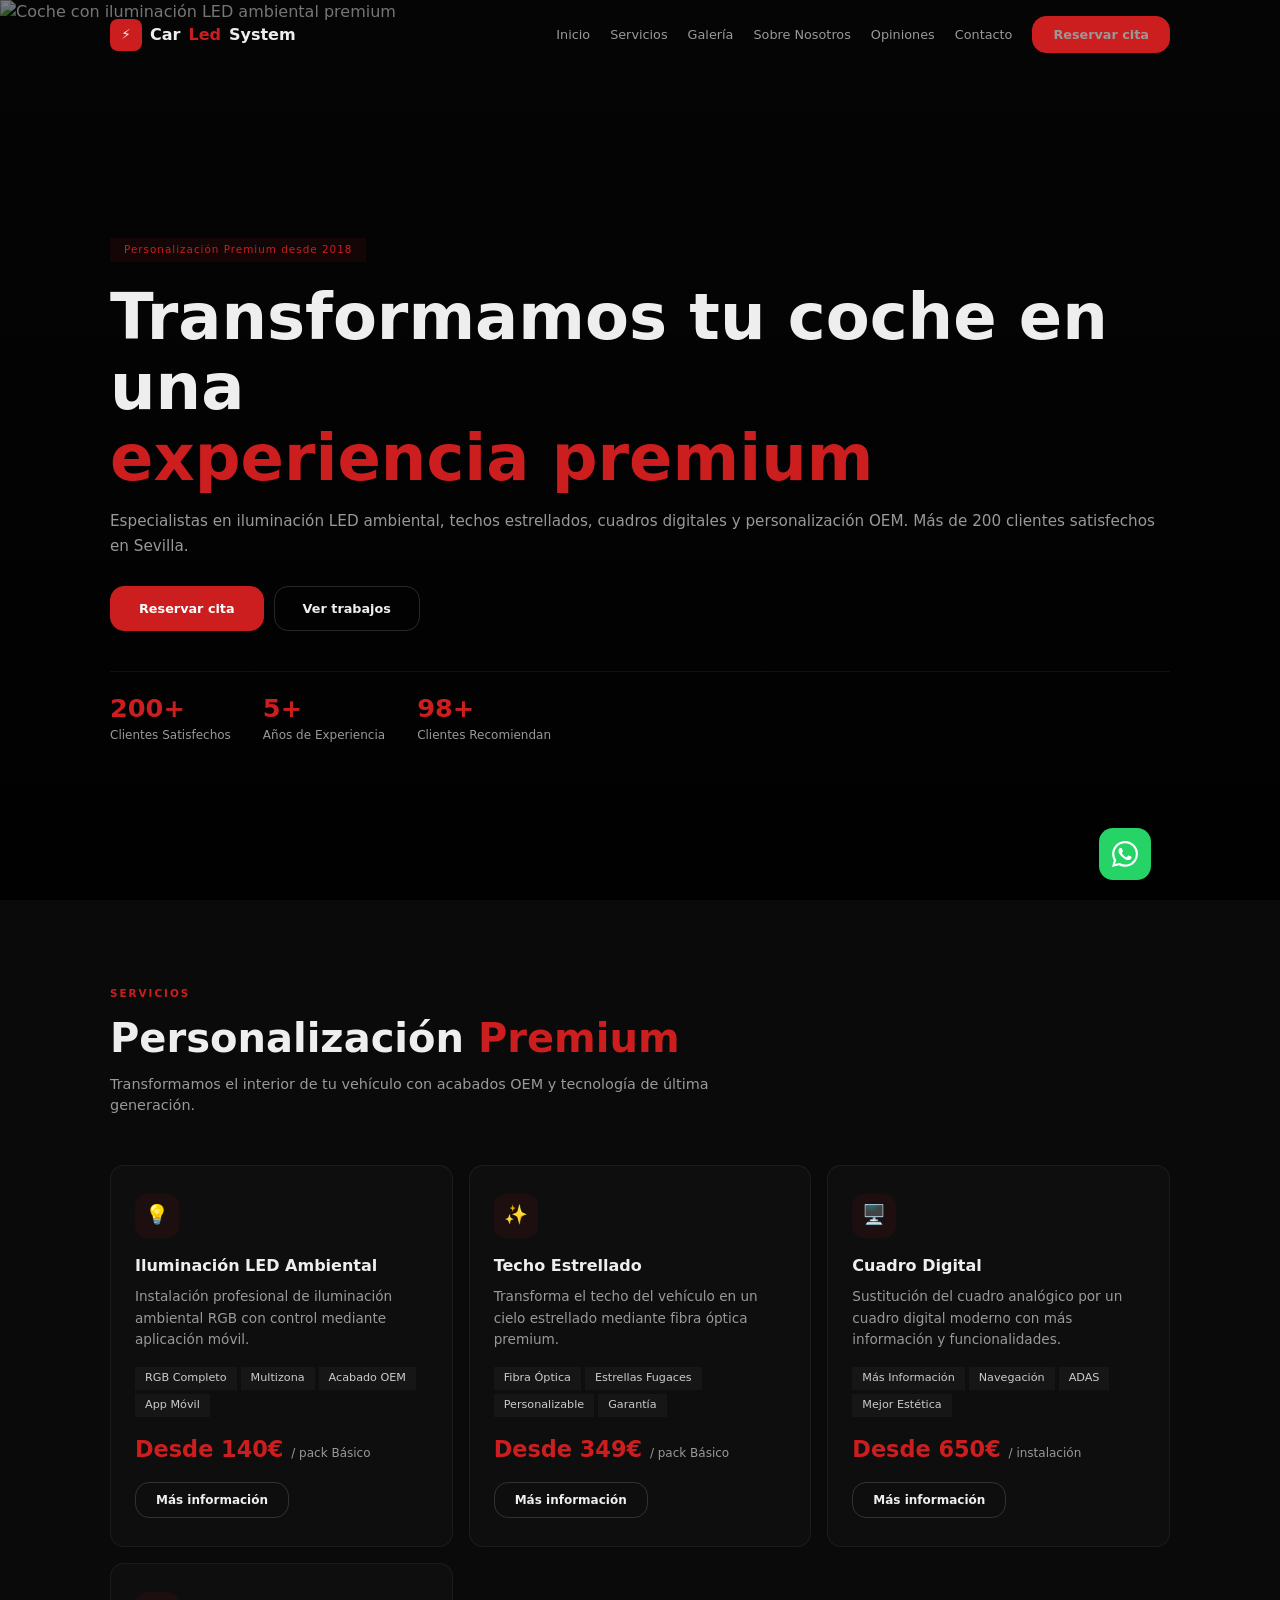
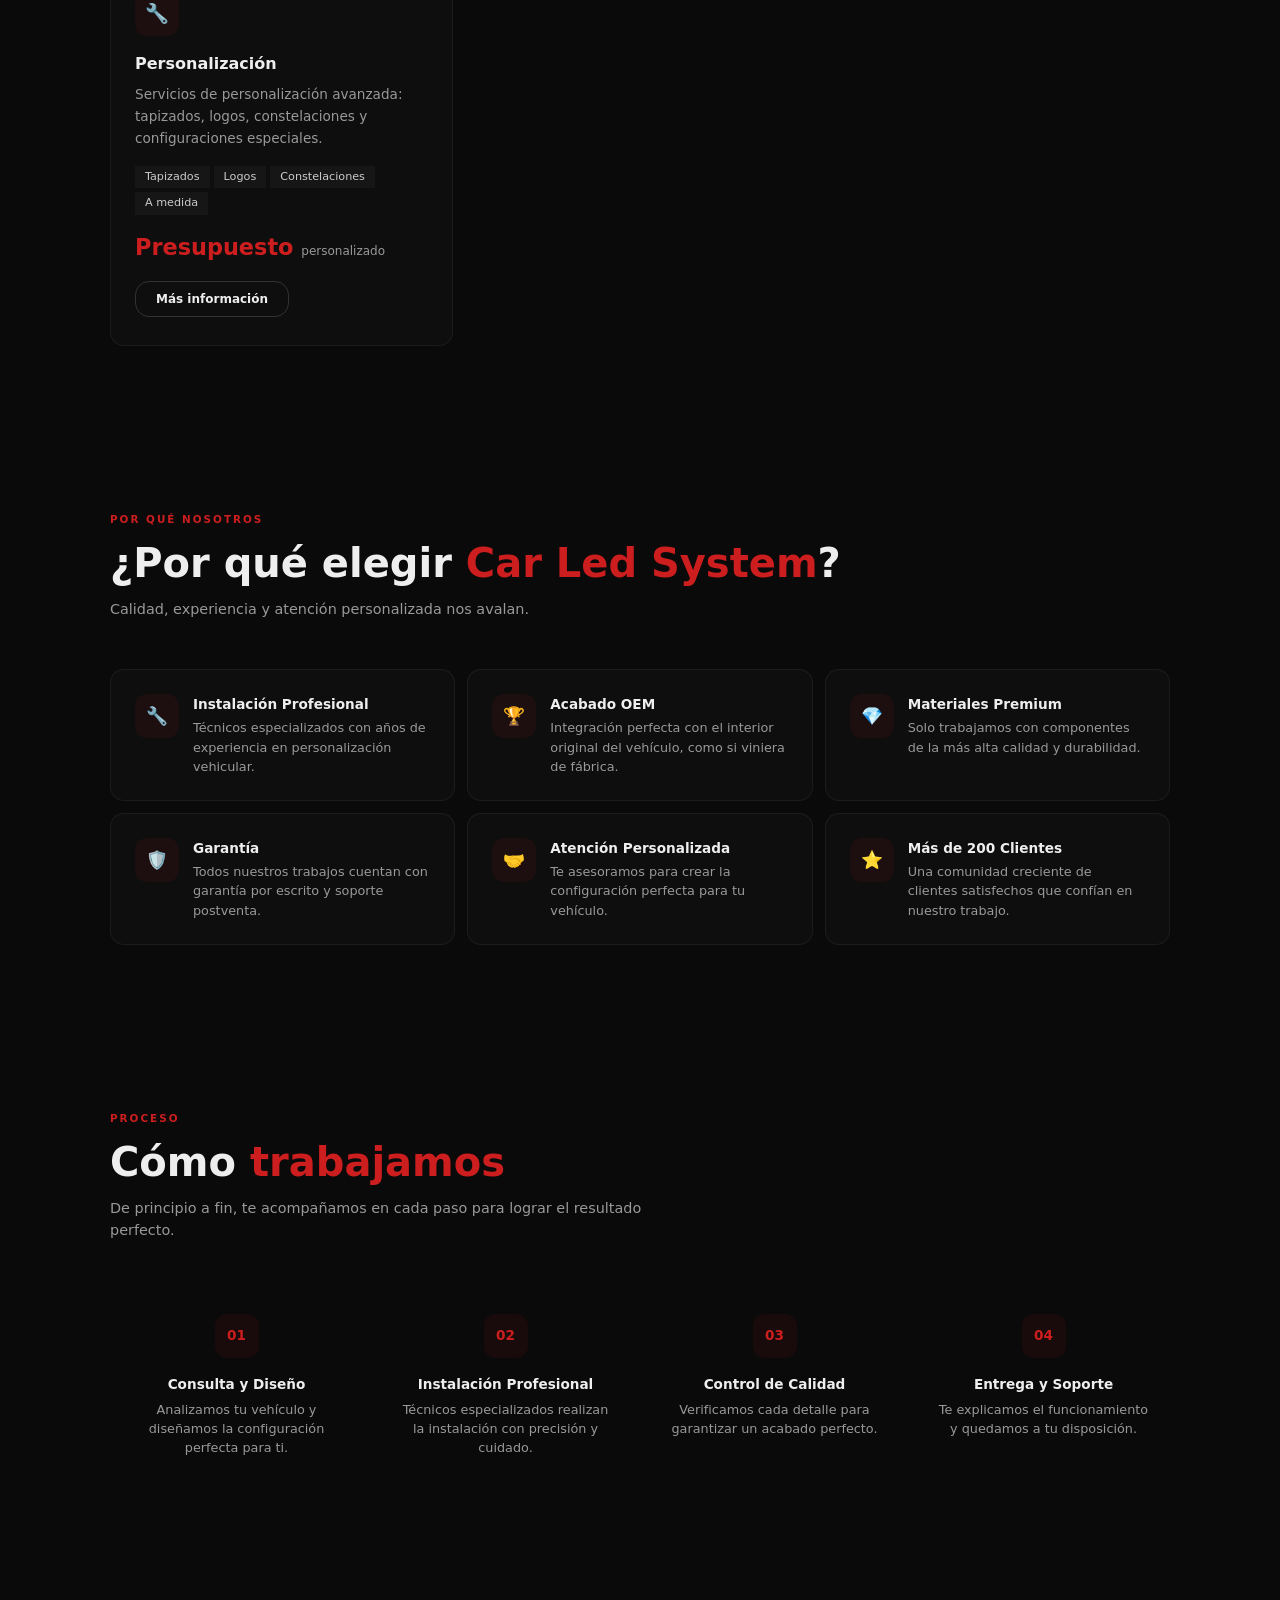
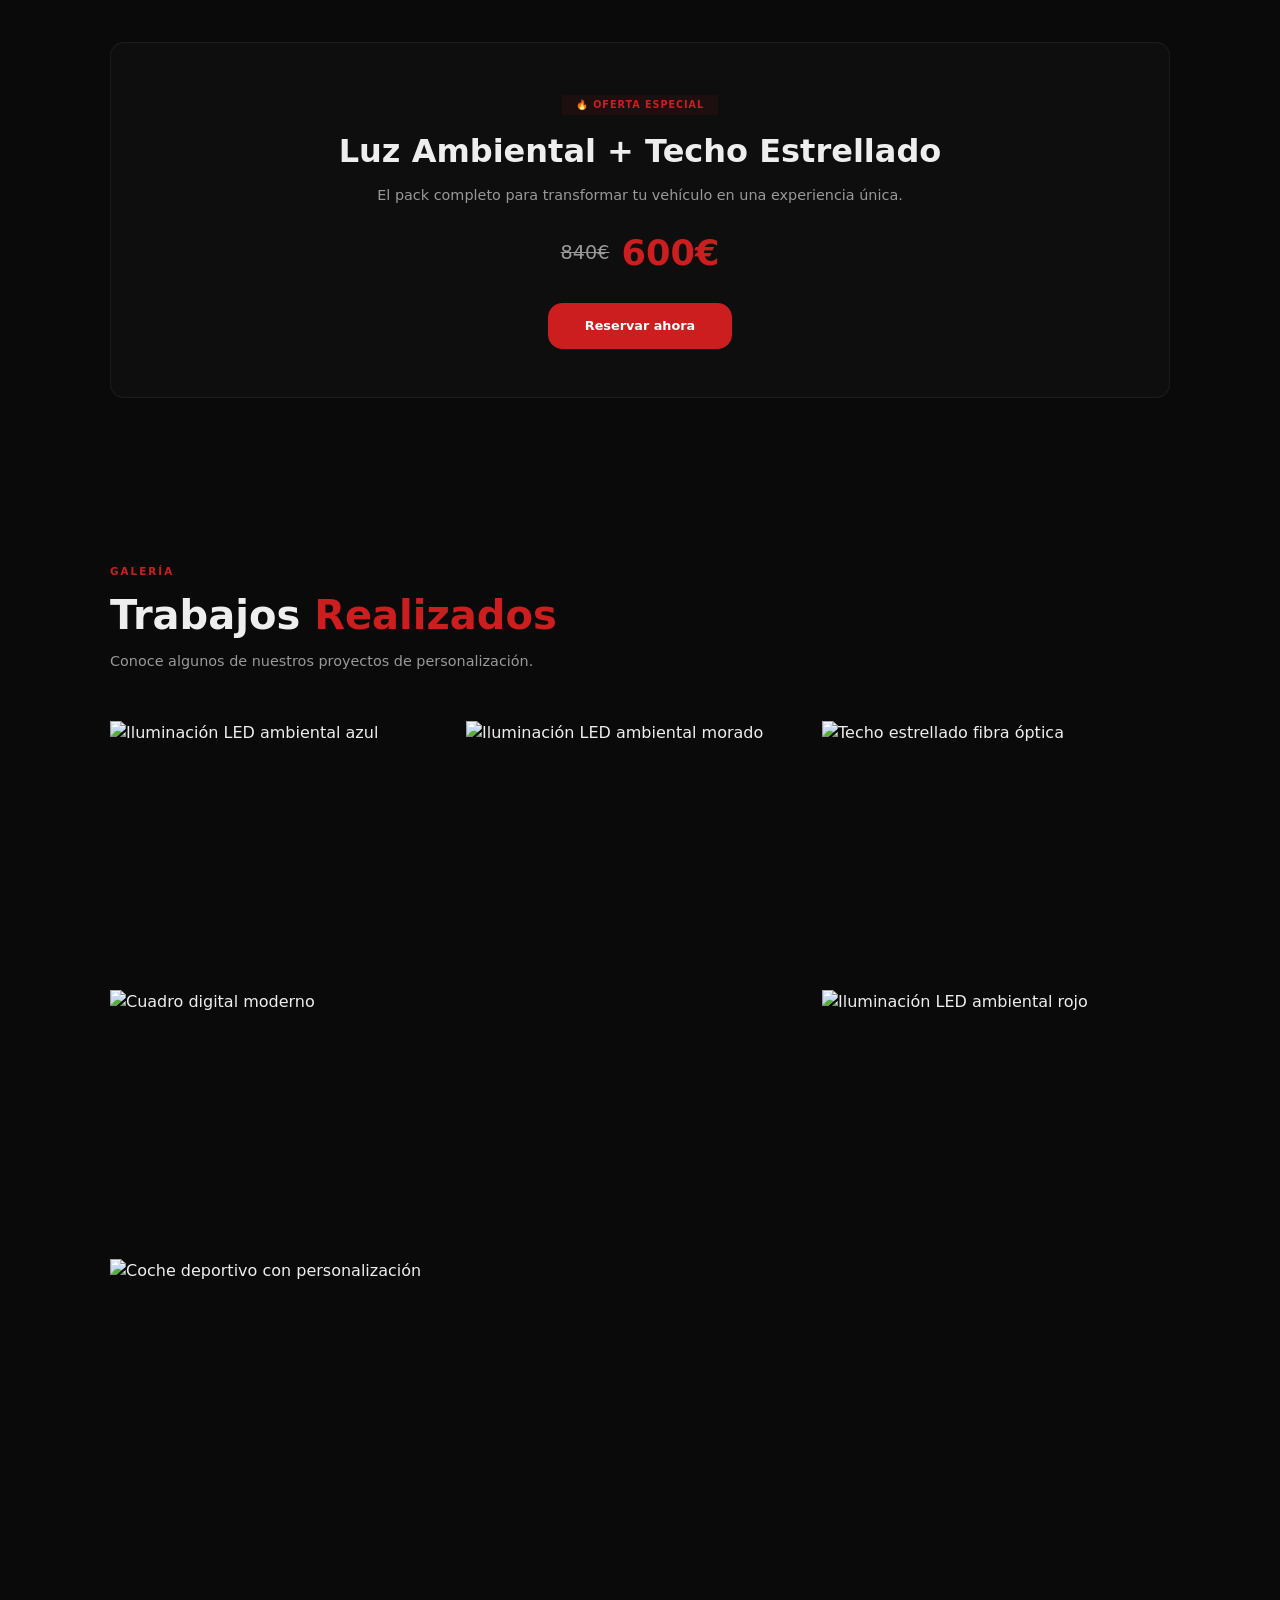
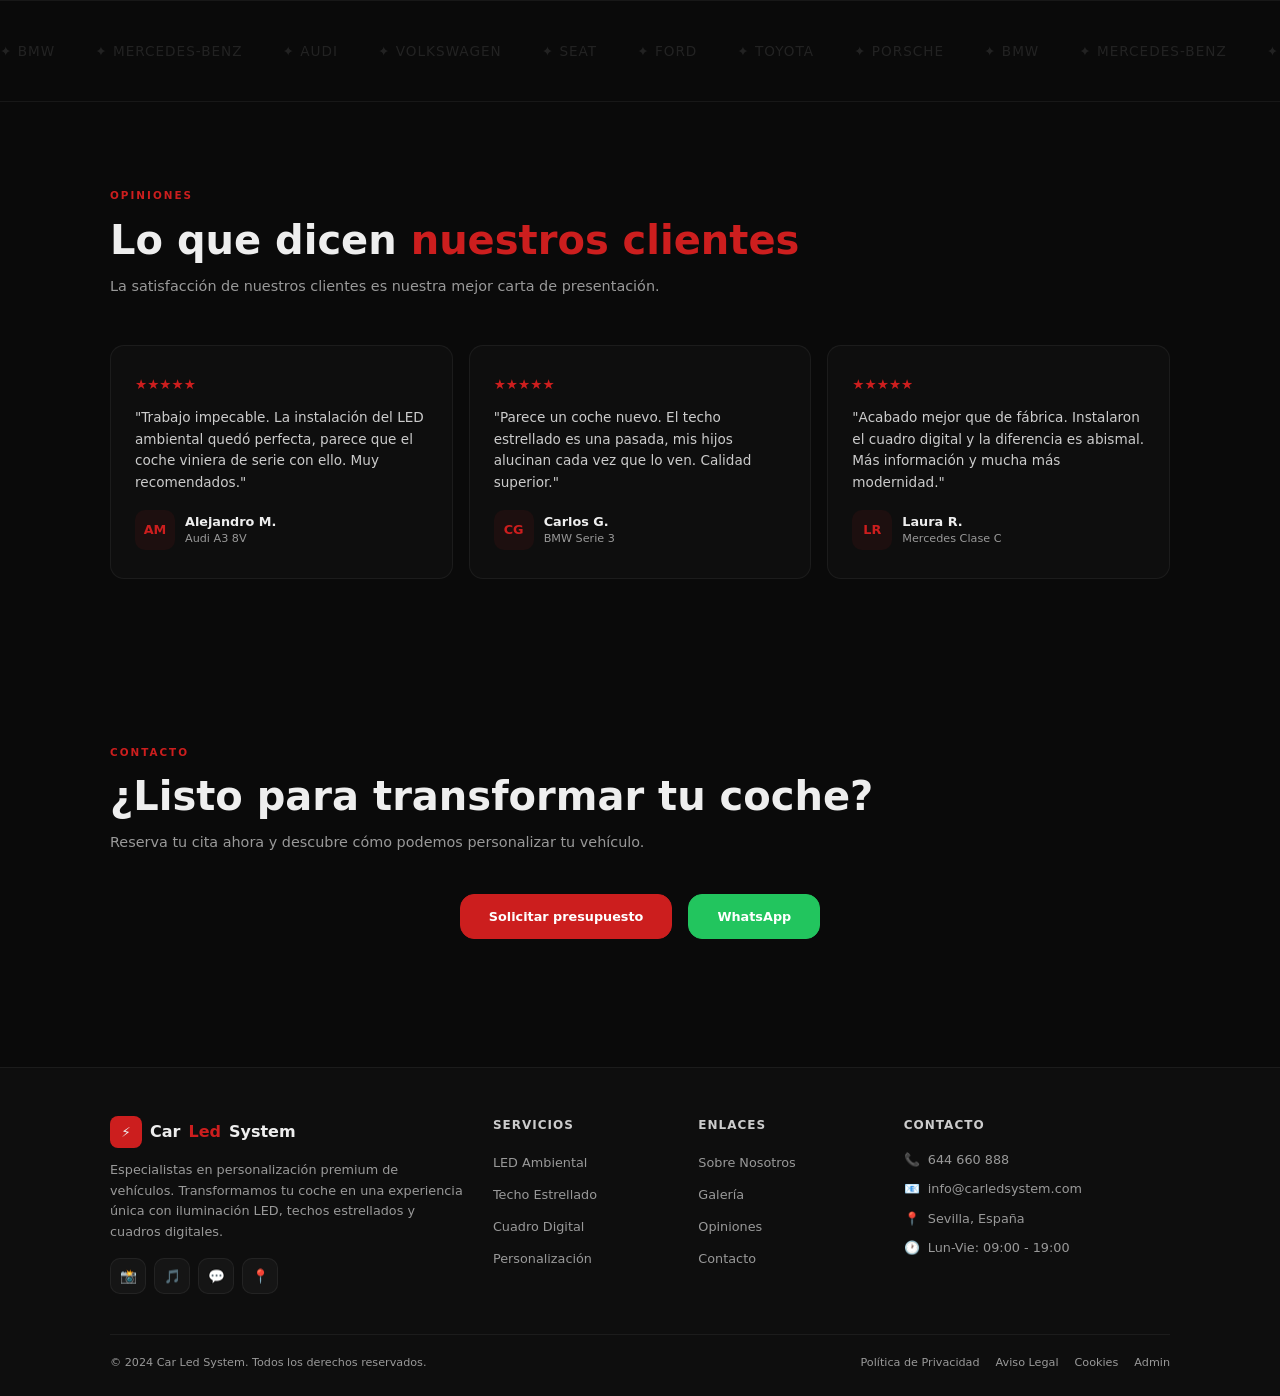
==== index.html @ 14c1cd84 "Initial commit" ====
<!DOCTYPE html>
<html lang="es">
<head>
  <meta charset="UTF-8">
  <meta name="viewport" content="width=device-width, initial-scale=1.0">
  <title>Car Led System - Personalización Premium de Vehículos</title>
  <meta name="description" content="Transformamos tu coche en una experiencia premium. Especialistas en iluminación LED ambiental, techos estrellados, cuadros digitales y personalización OEM en Sevilla.">
  <meta name="keywords" content="iluminación LED coche, techo estrellado, cuadro digital, personalización vehículos, LED ambiental, Sevilla">
  <meta name="robots" content="index, follow">
  <meta property="og:title" content="Car Led System - Personalización Premium de Vehículos">
  <meta property="og:description" content="Transformamos tu coche en una experiencia premium con iluminación LED ambiental, techos estrellados y cuadros digitales.">
  <meta property="og:type" content="website">
  <meta property="og:url" content="https://carledsystem.com">
  <meta name="twitter:card" content="summary_large_image">
  <link rel="canonical" href="https://carledsystem.com">
  <link rel="preconnect" href="https://fonts.googleapis.com">
  <link rel="preconnect" href="https://fonts.gstatic.com" crossorigin>
  <link href="https://fonts.googleapis.com/css2?family=Montserrat:wght@300;400;500;600;700;800;900&display=swap" rel="stylesheet">
  <link rel="stylesheet" href="css/style.css">
  <link rel="icon" type="image/svg+xml" href="data:image/svg+xml,%3Csvg xmlns='http://www.w3.org/2000/svg' viewBox='0 0 100 100'%3E%3Crect width='100' height='100' rx='20' fill='%23E30613'/%3E%3Ctext x='50' y='68' text-anchor='middle' fill='white' font-size='50' font-weight='bold' font-family='Arial'%3EC%3C/text%3E%3C/svg%3E">
  <script type="application/ld+json">
  {
    "@context": "https://schema.org",
    "@type": "AutoRepair",
    "name": "Car Led System",
    "image": "https://carledsystem.com/img/hero-bg.jpg",
    "url": "https://carledsystem.com",
    "telephone": "+34644660888",
    "email": "info@carledsystem.com",
    "address": {
      "@type": "PostalAddress",
      "addressLocality": "Sevilla",
      "addressCountry": "ES"
    },
    "priceRange": "140€ - 750€",
    "description": "Especialistas en iluminación LED ambiental, techos estrellados, cuadros digitales y personalización OEM.",
    "openingHours": "Mo-Fr 09:00-19:00",
    "sameAs": [
      "https://www.instagram.com/carledsystem",
      "https://www.tiktok.com/@carledsystem",
      "https://wa.me/34644660888"
    ]
  }
  </script>
</head>
<body>

  <!-- NAVIGATION -->
  <nav class="nav" role="navigation" aria-label="Navegación principal">
    <div class="container">
      <a href="index.html" class="nav-logo">
        <div class="nav-logo-icon">⚡</div>
        Car <span>Led</span> System
      </a>
      <div class="nav-links">
        <a href="index.html" class="active">Inicio</a>
        <a href="servicios.html">Servicios</a>
        <a href="galeria.html">Galería</a>
        <a href="nosotros.html">Sobre Nosotros</a>
        <a href="opiniones.html">Opiniones</a>
        <a href="contacto.html">Contacto</a>
        <a href="contacto.html" class="btn btn-primary btn-sm">Reservar cita</a>
      </div>
      <div class="nav-hamburger" role="button" tabindex="0" aria-label="Abrir menú">
        <span></span><span></span><span></span>
      </div>
    </div>
  </nav>

  <!-- HERO -->
  <section class="hero" id="inicio">
    <div class="hero-bg">
      <picture>
        <source media="(max-width: 768px)" srcset="https://images.unsplash.com/photo-1549399542-7e3f8b79c341?w=600&q=80">
        <img src="https://images.unsplash.com/photo-1549399542-7e3f8b79c341?w=1920&q=85" alt="Coche con iluminación LED ambiental premium" loading="eager">
      </picture>
    </div>
    <div class="hero-overlay"></div>
    <div class="container">
      <div class="hero-content">
        <div class="hero-badge">
          Personalización Premium desde 2018
        </div>
        <h1 class="hero-title">
          Transformamos tu coche en una<br>
          <span class="highlight">experiencia premium</span>
        </h1>
        <p class="hero-subtitle">
          Especialistas en iluminación LED ambiental, techos estrellados, cuadros digitales y personalización OEM. Más de 200 clientes satisfechos en Sevilla.
        </p>
        <div class="hero-buttons">
          <a href="contacto.html" class="btn btn-primary">Reservar cita</a>
          <a href="galeria.html" class="btn btn-outline">Ver trabajos</a>
        </div>
        <div class="hero-stats">
          <div>
            <div class="hero-stat-number counter-number" data-target="200">0+</div>
            <div class="hero-stat-label">Clientes Satisfechos</div>
          </div>
          <div>
            <div class="hero-stat-number counter-number" data-target="5">0+</div>
            <div class="hero-stat-label">Años de Experiencia</div>
          </div>
          <div>
            <div class="hero-stat-number counter-number" data-target="98">0%</div>
            <div class="hero-stat-label">Clientes Recomiendan</div>
          </div>
        </div>
      </div>
    </div>
  </section>

  <!-- SERVICIOS -->
  <section class="section" id="servicios">
    <div class="container">
      <div class="section-header fade-in">
        <span class="section-tag">Servicios</span>
        <h2 class="section-title">Personalización <span class="text-gradient">Premium</span></h2>
        <p class="section-subtitle">Transformamos el interior de tu vehículo con acabados OEM y tecnología de última generación.</p>
      </div>
      <div class="services-grid">
        <div class="service-card fade-in" data-delay="0">
          <div class="service-card-icon">💡</div>
          <h3>Iluminación LED Ambiental</h3>
          <p>Instalación profesional de iluminación ambiental RGB con control mediante aplicación móvil.</p>
          <div class="service-card-features">
            <span>RGB Completo</span>
            <span>Multizona</span>
            <span>Acabado OEM</span>
            <span>App Móvil</span>
          </div>
          <div class="service-card-price">Desde 140€ <small>/ pack Básico</small></div>
          <a href="servicios.html#led" class="btn btn-outline btn-sm">Más información</a>
        </div>
        <div class="service-card fade-in" data-delay="80">
          <div class="service-card-icon">✨</div>
          <h3>Techo Estrellado</h3>
          <p>Transforma el techo del vehículo en un cielo estrellado mediante fibra óptica premium.</p>
          <div class="service-card-features">
            <span>Fibra Óptica</span>
            <span>Estrellas Fugaces</span>
            <span>Personalizable</span>
            <span>Garantía</span>
          </div>
          <div class="service-card-price">Desde 349€ <small>/ pack Básico</small></div>
          <a href="servicios.html#techo" class="btn btn-outline btn-sm">Más información</a>
        </div>
        <div class="service-card fade-in" data-delay="160">
          <div class="service-card-icon">🖥️</div>
          <h3>Cuadro Digital</h3>
          <p>Sustitución del cuadro analógico por un cuadro digital moderno con más información y funcionalidades.</p>
          <div class="service-card-features">
            <span>Más Información</span>
            <span>Navegación</span>
            <span>ADAS</span>
            <span>Mejor Estética</span>
          </div>
          <div class="service-card-price">Desde 650€ <small>/ instalación</small></div>
          <a href="servicios.html#cuadro" class="btn btn-outline btn-sm">Más información</a>
        </div>
        <div class="service-card fade-in" data-delay="240">
          <div class="service-card-icon">🔧</div>
          <h3>Personalización</h3>
          <p>Servicios de personalización avanzada: tapizados, logos, constelaciones y configuraciones especiales.</p>
          <div class="service-card-features">
            <span>Tapizados</span>
            <span>Logos</span>
            <span>Constelaciones</span>
            <span>A medida</span>
          </div>
          <div class="service-card-price">Presupuesto <small>personalizado</small></div>
          <a href="servicios.html#personalizacion" class="btn btn-outline btn-sm">Más información</a>
        </div>
      </div>
    </div>
  </section>

  <!-- POR QUÉ ELEGIRNOS -->
  <section class="section">
    <div class="container">
      <div class="section-header fade-in">
        <span class="section-tag">Por qué nosotros</span>
        <h2 class="section-title">¿Por qué elegir <span class="text-gradient">Car Led System</span>?</h2>
        <p class="section-subtitle">Calidad, experiencia y atención personalizada nos avalan.</p>
      </div>
      <div class="why-grid">
        <div class="why-card fade-in" data-delay="0">
          <div class="why-card-icon">🔧</div>
          <div>
            <h4>Instalación Profesional</h4>
            <p>Técnicos especializados con años de experiencia en personalización vehicular.</p>
          </div>
        </div>
        <div class="why-card fade-in" data-delay="60">
          <div class="why-card-icon">🏆</div>
          <div>
            <h4>Acabado OEM</h4>
            <p>Integración perfecta con el interior original del vehículo, como si viniera de fábrica.</p>
          </div>
        </div>
        <div class="why-card fade-in" data-delay="120">
          <div class="why-card-icon">💎</div>
          <div>
            <h4>Materiales Premium</h4>
            <p>Solo trabajamos con componentes de la más alta calidad y durabilidad.</p>
          </div>
        </div>
        <div class="why-card fade-in" data-delay="180">
          <div class="why-card-icon">🛡️</div>
          <div>
            <h4>Garantía</h4>
            <p>Todos nuestros trabajos cuentan con garantía por escrito y soporte postventa.</p>
          </div>
        </div>
        <div class="why-card fade-in" data-delay="240">
          <div class="why-card-icon">🤝</div>
          <div>
            <h4>Atención Personalizada</h4>
            <p>Te asesoramos para crear la configuración perfecta para tu vehículo.</p>
          </div>
        </div>
        <div class="why-card fade-in" data-delay="300">
          <div class="why-card-icon">⭐</div>
          <div>
            <h4>Más de 200 Clientes</h4>
            <p>Una comunidad creciente de clientes satisfechos que confían en nuestro trabajo.</p>
          </div>
        </div>
      </div>
    </div>
  </section>

  <!-- PROCESO -->
  <section class="section">
    <div class="container">
      <div class="section-header fade-in">
        <span class="section-tag">Proceso</span>
        <h2 class="section-title">Cómo <span class="text-gradient">trabajamos</span></h2>
        <p class="section-subtitle">De principio a fin, te acompañamos en cada paso para lograr el resultado perfecto.</p>
      </div>
      <div class="process-grid">
        <div class="process-step fade-in" data-delay="0">
          <div class="process-number">01</div>
          <h4>Consulta y Diseño</h4>
          <p>Analizamos tu vehículo y diseñamos la configuración perfecta para ti.</p>
        </div>
        <div class="process-step fade-in" data-delay="100">
          <div class="process-number">02</div>
          <h4>Instalación Profesional</h4>
          <p>Técnicos especializados realizan la instalación con precisión y cuidado.</p>
        </div>
        <div class="process-step fade-in" data-delay="200">
          <div class="process-number">03</div>
          <h4>Control de Calidad</h4>
          <p>Verificamos cada detalle para garantizar un acabado perfecto.</p>
        </div>
        <div class="process-step fade-in" data-delay="300">
          <div class="process-number">04</div>
          <h4>Entrega y Soporte</h4>
          <p>Te explicamos el funcionamiento y quedamos a tu disposición.</p>
        </div>
      </div>
    </div>
  </section>

  <!-- OFERTA ESPECIAL -->
  <section class="section">
    <div class="container">
      <div class="offer-banner fade-in">
        <div class="offer-banner-content">
          <div class="offer-badge">🔥 Oferta Especial</div>
          <h2 class="offer-title">Luz Ambiental + Techo Estrellado</h2>
          <p class="offer-text">El pack completo para transformar tu vehículo en una experiencia única.</p>
          <div class="offer-prices">
            <span class="offer-price-old">840€</span>
            <span class="offer-price-new">600€</span>
          </div>
          <div class="offer-cta">
            <a href="contacto.html" class="btn btn-primary">Reservar ahora</a>
          </div>
        </div>
      </div>
    </div>
  </section>

  <!-- GALERÍA DESTACADA -->
  <section class="section">
    <div class="container">
      <div class="section-header fade-in">
        <span class="section-tag">Galería</span>
        <h2 class="section-title">Trabajos <span class="text-gradient">Realizados</span></h2>
        <p class="section-subtitle">Conoce algunos de nuestros proyectos de personalización.</p>
      </div>
      <div class="gallery-grid">
        <div class="gallery-item fade-in" data-category="led" data-delay="0">
          <img src="https://images.unsplash.com/photo-1583121274602-3e2820c69888?w=600&q=80" alt="Iluminación LED ambiental azul" loading="lazy">
          <div class="gallery-overlay">
            <div class="btn-icon">🔍</div>
            <span>LED Ambiental Azul</span>
          </div>
        </div>
        <div class="gallery-item fade-in" data-category="led" data-delay="80">
          <img src="https://images.unsplash.com/photo-1549399542-7e3f8b79c341?w=600&q=80" alt="Iluminación LED ambiental morado" loading="lazy">
          <div class="gallery-overlay">
            <div class="btn-icon">🔍</div>
            <span>LED Ambiental Morado</span>
          </div>
        </div>
        <div class="gallery-item fade-in" data-category="techo" data-delay="160">
          <img src="https://images.unsplash.com/photo-1511919884226-fd3cad34687c?w=600&q=80" alt="Techo estrellado fibra óptica" loading="lazy">
          <div class="gallery-overlay">
            <div class="btn-icon">🔍</div>
            <span>Techo Estrellado</span>
          </div>
        </div>
        <div class="gallery-item fade-in" data-category="cuadro" data-delay="240">
          <img src="https://images.unsplash.com/photo-1617469767053-d3b523a0b982?w=600&q=80" alt="Cuadro digital moderno" loading="lazy">
          <div class="gallery-overlay">
            <div class="btn-icon">🔍</div>
            <span>Cuadro Digital</span>
          </div>
        </div>
        <div class="gallery-item fade-in" data-category="led" data-delay="320">
          <img src="https://images.unsplash.com/photo-1552519507-da3b142c6e08?w=600&q=80" alt="Iluminación LED ambiental rojo" loading="lazy">
          <div class="gallery-overlay">
            <div class="btn-icon">🔍</div>
            <span>LED Ambiental Rojo</span>
          </div>
        </div>
        <div class="gallery-item fade-in" data-category="techo" data-delay="400">
          <img src="https://images.unsplash.com/photo-1503376780353-7e6692767b70?w=600&q=80" alt="Coche deportivo con personalización" loading="lazy">
          <div class="gallery-overlay">
            <div class="btn-icon">🔍</div>
            <span>Personalización Completa</span>
          </div>
        </div>
      </div>
    </div>
  </section>

  <!-- MARCAS -->
  <section class="brands-section">
    <div class="brands-track">
      <span class="brand-item">✦ BMW</span>
      <span class="brand-item">✦ Mercedes-Benz</span>
      <span class="brand-item">✦ Audi</span>
      <span class="brand-item">✦ Volkswagen</span>
      <span class="brand-item">✦ Seat</span>
      <span class="brand-item">✦ Ford</span>
      <span class="brand-item">✦ Toyota</span>
      <span class="brand-item">✦ Porsche</span>
      <span class="brand-item">✦ BMW</span>
      <span class="brand-item">✦ Mercedes-Benz</span>
      <span class="brand-item">✦ Audi</span>
      <span class="brand-item">✦ Volkswagen</span>
      <span class="brand-item">✦ Seat</span>
      <span class="brand-item">✦ Ford</span>
      <span class="brand-item">✦ Toyota</span>
      <span class="brand-item">✦ Porsche</span>
    </div>
  </section>

  <!-- OPINIONES -->
  <section class="section">
    <div class="container">
      <div class="section-header fade-in">
        <span class="section-tag">Opiniones</span>
        <h2 class="section-title">Lo que dicen <span class="text-gradient">nuestros clientes</span></h2>
        <p class="section-subtitle">La satisfacción de nuestros clientes es nuestra mejor carta de presentación.</p>
      </div>
      <div class="testimonials-grid">
        <div class="testimonial-card fade-in" data-delay="0">
          <div class="testimonial-stars">★★★★★</div>
          <p class="testimonial-text">"Trabajo impecable. La instalación del LED ambiental quedó perfecta, parece que el coche viniera de serie con ello. Muy recomendados."</p>
          <div class="testimonial-author">
            <div class="testimonial-avatar">AM</div>
            <div>
              <div class="testimonial-name">Alejandro M.</div>
              <div class="testimonial-car">Audi A3 8V</div>
            </div>
          </div>
        </div>
        <div class="testimonial-card fade-in" data-delay="100">
          <div class="testimonial-stars">★★★★★</div>
          <p class="testimonial-text">"Parece un coche nuevo. El techo estrellado es una pasada, mis hijos alucinan cada vez que lo ven. Calidad superior."</p>
          <div class="testimonial-author">
            <div class="testimonial-avatar">CG</div>
            <div>
              <div class="testimonial-name">Carlos G.</div>
              <div class="testimonial-car">BMW Serie 3</div>
            </div>
          </div>
        </div>
        <div class="testimonial-card fade-in" data-delay="200">
          <div class="testimonial-stars">★★★★★</div>
          <p class="testimonial-text">"Acabado mejor que de fábrica. Instalaron el cuadro digital y la diferencia es abismal. Más información y mucha más modernidad."</p>
          <div class="testimonial-author">
            <div class="testimonial-avatar">LR</div>
            <div>
              <div class="testimonial-name">Laura R.</div>
              <div class="testimonial-car">Mercedes Clase C</div>
            </div>
          </div>
        </div>
      </div>
    </div>
  </section>

  <!-- CTA FINAL -->
  <section class="section" style="padding: 80px 0;">
    <div class="container">
      <div class="section-header fade-in">
        <span class="section-tag">Contacto</span>
        <h2 class="section-title">¿Listo para transformar tu coche?</h2>
        <p class="section-subtitle">Reserva tu cita ahora y descubre cómo podemos personalizar tu vehículo.</p>
        <div style="margin-top: 40px; display: flex; gap: 16px; justify-content: center; flex-wrap: wrap;">
          <a href="contacto.html" class="btn btn-primary">Solicitar presupuesto</a>
          <a href="https://wa.me/34644660888" target="_blank" rel="noopener" class="btn btn-whatsapp">WhatsApp</a>
        </div>
      </div>
    </div>
  </section>

  <!-- FOOTER -->
  <footer class="footer" role="contentinfo">
    <div class="container">
      <div class="footer-grid">
        <div class="footer-brand">
          <a href="index.html" class="nav-logo">
            <div class="nav-logo-icon">⚡</div>
            Car <span>Led</span> System
          </a>
          <p>Especialistas en personalización premium de vehículos. Transformamos tu coche en una experiencia única con iluminación LED, techos estrellados y cuadros digitales.</p>
          <div class="footer-social">
            <a href="https://www.instagram.com/carledsystem" target="_blank" rel="noopener" aria-label="Instagram">📸</a>
            <a href="https://www.tiktok.com/@carledsystem" target="_blank" rel="noopener" aria-label="TikTok">🎵</a>
            <a href="https://wa.me/34644660888" target="_blank" rel="noopener" aria-label="WhatsApp">💬</a>
            <a href="https://maps.google.com/?q=Sevilla+Car+Led+System" target="_blank" rel="noopener" aria-label="Google Maps">📍</a>
          </div>
        </div>
        <div>
          <h4>Servicios</h4>
          <ul class="footer-links">
            <li><a href="servicios.html#led">LED Ambiental</a></li>
            <li><a href="servicios.html#techo">Techo Estrellado</a></li>
            <li><a href="servicios.html#cuadro">Cuadro Digital</a></li>
            <li><a href="servicios.html#personalizacion">Personalización</a></li>
          </ul>
        </div>
        <div>
          <h4>Enlaces</h4>
          <ul class="footer-links">
            <li><a href="nosotros.html">Sobre Nosotros</a></li>
            <li><a href="galeria.html">Galería</a></li>
            <li><a href="opiniones.html">Opiniones</a></li>
            <li><a href="contacto.html">Contacto</a></li>
          </ul>
        </div>
        <div>
          <h4>Contacto</h4>
          <ul class="footer-contact">
            <li><span>📞</span> <a href="tel:+34644660888">644 660 888</a></li>
            <li><span>📧</span> <a href="mailto:info@carledsystem.com">info@carledsystem.com</a></li>
            <li><span>📍</span> Sevilla, España</li>
            <li><span>🕐</span> Lun-Vie: 09:00 - 19:00</li>
          </ul>
        </div>
      </div>
      <div class="footer-bottom">
        <span>&copy; 2024 Car Led System. Todos los derechos reservados.</span>
        <div class="footer-bottom-links">
          <a href="#">Política de Privacidad</a>
          <a href="#">Aviso Legal</a>
          <a href="#">Cookies</a>
          <a href="admin.html">Admin</a>
        </div>
      </div>
    </div>
  </footer>

  <!-- WHATSAPP FLOAT -->
  <a href="https://wa.me/34644660888" target="_blank" rel="noopener" class="whatsapp-float" aria-label="Contactar por WhatsApp">
    <span class="whatsapp-float-icon">
      <svg viewBox="0 0 24 24" xmlns="http://www.w3.org/2000/svg"><path d="M17.472 14.382c-.297-.149-1.758-.867-2.03-.967-.273-.099-.471-.148-.67.15-.197.297-.767.966-.94 1.164-.173.199-.347.223-.644.075-.297-.15-1.255-.463-2.39-1.475-.883-.788-1.48-1.761-1.653-2.059-.173-.297-.018-.458.13-.606.134-.133.298-.347.446-.52.149-.174.198-.298.298-.497.099-.198.05-.371-.025-.52-.075-.149-.669-1.612-.916-2.207-.242-.579-.487-.5-.669-.51-.173-.008-.371-.01-.57-.01-.198 0-.52.074-.792.372-.272.297-1.04 1.016-1.04 2.479 0 1.462 1.065 2.875 1.213 3.074.149.198 2.096 3.2 5.077 4.487.709.306 1.262.489 1.694.625.712.227 1.36.195 1.871.118.571-.085 1.758-.719 2.006-1.413.248-.694.248-1.289.173-1.413-.074-.124-.272-.198-.57-.347m-5.421 7.403h-.004a9.87 9.87 0 01-5.031-1.378l-.361-.214-3.741.982.998-3.648-.235-.374a9.86 9.86 0 01-1.51-5.26c.001-5.45 4.436-9.884 9.888-9.884 2.64 0 5.122 1.03 6.988 2.898a9.825 9.825 0 012.893 6.994c-.003 5.45-4.437 9.884-9.885 9.884m8.413-18.297A11.815 11.815 0 0012.05 0C5.495 0 .16 5.335.157 11.892c0 2.096.547 4.142 1.588 5.945L.057 24l6.305-1.654a11.882 11.882 0 005.683 1.448h.005c6.554 0 11.89-5.335 11.893-11.893a11.821 11.821 0 00-3.48-8.413z"/></svg>
    </span>
    <span class="whatsapp-float-label">Escríbenos</span>
  </a>

  <!-- BACK TO TOP -->
  <button class="back-to-top" aria-label="Volver arriba">↑</button>

  <!-- LIGHTBOX -->
  <div class="lightbox" id="lightbox">
    <button class="lightbox-close" aria-label="Cerrar">✕</button>
    <button class="lightbox-nav prev" aria-label="Anterior">‹</button>
    <button class="lightbox-nav next" aria-label="Siguiente">›</button>
    <img src="> alt="Imagen ampliada">
  </div>

  <script src="js/main.js"></script>
</body>
</html>
---- css/style.css ----
/* ===== CAR LED SYSTEM ===== */
/* ===== RESET & BASE ===== */
*, *::before, *::after {
  margin: 0;
  padding: 0;
  box-sizing: border-box;
}

:root {
  --bg: #0a0a0a;
  --bg-card: #0e0e0e;
  --red: #cc1e1e;
  --red-dark: #a51818;
  --red-muted: rgba(204, 30, 30, 0.08);
  --white: #eee;
  --text: #999;
  --text-light: #ccc;
  --border: rgba(255, 255, 255, 0.06);
  --font: system-ui, -apple-system, sans-serif;
  --transition: 0.15s;
  --radius: 14px;
}

html {
  scroll-behavior: smooth;
  font-size: 16px;
}

body {
  font-family: var(--font);
  background: var(--bg);
  color: var(--white);
  line-height: 1.5;
  overflow-x: hidden;
}

a {
  text-decoration: none;
  color: inherit;
}

ul { list-style: none; }

img {
  max-width: 100%;
  height: auto;
  display: block;
}

::selection {
  background: var(--red);
  color: white;
}

.container {
  max-width: 1100px;
  margin: 0 auto;
  padding: 0 20px;
}

.section {
  padding: 80px 0;
}

.section-header {
  margin-bottom: 48px;
}

.section-tag {
  display: inline-block;
  font-size: 0.65rem;
  font-weight: 600;
  letter-spacing: 2px;
  text-transform: uppercase;
  color: var(--red);
  margin-bottom: 12px;
}

.section-title {
  font-size: clamp(1.5rem, 4vw, 2.5rem);
  font-weight: 700;
  line-height: 1.2;
  margin-bottom: 12px;
}

.section-subtitle {
  font-size: 0.9rem;
  color: var(--text);
  max-width: 600px;
}

/* ===== UTILITY ===== */
.text-gradient {
  color: var(--red);
}

/* ===== BUTTONS ===== */
.btn {
  display: inline-flex;
  align-items: center;
  justify-content: center;
  gap: 8px;
  padding: 12px 28px;
  border-radius: var(--radius);
  font-family: var(--font);
  font-size: 0.8rem;
  font-weight: 600;
  cursor: pointer;
  transition: var(--transition);
  border: 1px solid transparent;
}

.btn-primary {
  background: var(--red);
  color: white;
  border-color: var(--red);
}

.btn-primary:hover {
  background: var(--red-dark);
  border-color: var(--red-dark);
}

.btn-outline {
  background: transparent;
  color: var(--white);
  border-color: rgba(255,255,255,0.15);
}

.btn-outline:hover {
  border-color: var(--white);
}

.btn-whatsapp {
  background: #22c55e;
  color: white;
  border-color: #22c55e;
}

.btn-whatsapp:hover {
  background: #16a34a;
  border-color: #16a34a;
}

.btn-sm {
  padding: 8px 20px;
  font-size: 0.75rem;
}

/* ===== NAVIGATION ===== */
.nav {
  position: fixed;
  top: 0;
  left: 0;
  width: 100%;
  z-index: 100;
  padding: 16px 0;
  transition: var(--transition);
}

.nav.scrolled {
  background: var(--bg);
  border-bottom: 1px solid var(--border);
}

.nav .container {
  display: flex;
  align-items: center;
  justify-content: space-between;
}

.nav-logo {
  display: flex;
  align-items: center;
  gap: 8px;
  font-size: 1rem;
  font-weight: 700;
}

.nav-logo-icon {
  width: 32px;
  height: 32px;
  background: var(--red);
  border-radius: 8px;
  display: flex;
  align-items: center;
  justify-content: center;
  font-size: 0.85rem;
}

.nav-logo span {
  color: var(--red);
}

.nav-links {
  display: flex;
  align-items: center;
  gap: 20px;
}

.nav-links a {
  font-size: 0.8rem;
  color: var(--text);
  transition: var(--transition);
}

.nav-links a:hover {
  color: var(--white);
}

.nav-hamburger {
  display: none;
  flex-direction: column;
  gap: 4px;
  cursor: pointer;
  padding: 4px;
}

.nav-hamburger span {
  display: block;
  width: 22px;
  height: 2px;
  background: var(--white);
  transition: var(--transition);
}

.nav-hamburger.active span:nth-child(1) {
  transform: rotate(45deg) translate(5px, 5px);
}

.nav-hamburger.active span:nth-child(2) {
  opacity: 0;
}

.nav-hamburger.active span:nth-child(3) {
  transform: rotate(-45deg) translate(5px, -5px);
}

/* ===== HERO ===== */
.hero {
  min-height: 100vh;
  display: flex;
  align-items: center;
  position: relative;
  overflow: hidden;
}

.hero-bg {
  position: absolute;
  inset: 0;
}

.hero-bg img,
.hero-bg video {
  width: 100%;
  height: 100%;
  object-fit: cover;
}

.hero-overlay {
  position: absolute;
  inset: 0;
  background: linear-gradient(to top, rgba(0,0,0,0.9) 0%, rgba(0,0,0,0.5) 100%);
  z-index: 1;
}



.hero-content {
  position: relative;
  z-index: 2;
  padding-top: 80px;
}

.hero-badge {
  display: inline-block;
  background: var(--red-muted);
  padding: 4px 14px;
  font-size: 0.65rem;
  font-weight: 500;
  letter-spacing: 1px;
  margin-bottom: 20px;
  color: var(--red);
}

.hero-title {
  font-size: clamp(2rem, 6vw, 4rem);
  font-weight: 700;
  line-height: 1.1;
  margin-bottom: 16px;
}

.hero-title .highlight {
  color: var(--red);
}

.hero-subtitle {
  font-size: 0.95rem;
  color: var(--text);
  margin-bottom: 28px;
  line-height: 1.6;
}

.hero-buttons {
  display: flex;
  gap: 10px;
  flex-wrap: wrap;
}

.hero-stats {
  display: flex;
  gap: 32px;
  margin-top: 40px;
  padding-top: 24px;
  border-top: 1px solid var(--border);
}

.hero-stat-number {
  font-size: 1.6rem;
  font-weight: 700;
  color: var(--red);
  line-height: 1;
}

.hero-stat-label {
  font-size: 0.75rem;
  color: var(--text);
  margin-top: 4px;
}

/* ===== PAGE HERO (inner pages) ===== */
.page-hero {
  padding: 140px 0 60px;
  text-align: center;
  position: relative;
}

.page-hero-bg {
  position: absolute;
  inset: 0;
}

.page-hero-bg img {
  width: 100%;
  height: 100%;
  object-fit: cover;
  opacity: 0.1;
}

.page-hero-overlay {
  position: absolute;
  inset: 0;
  background: linear-gradient(to bottom, rgba(10,10,10,0.9), var(--bg));
}

.page-hero .container {
  position: relative;
  z-index: 1;
}

.page-hero .section-title {
  font-size: clamp(1.8rem, 5vw, 2.8rem);
}

.page-hero-breadcrumb {
  color: var(--text);
  font-size: 0.8rem;
  margin-bottom: 12px;
}

.page-hero-breadcrumb a {
  color: var(--text);
  transition: var(--transition);
}

.page-hero-breadcrumb a:hover {
  color: var(--white);
}

/* ===== SERVICES SECTION ===== */
.services-grid {
  display: grid;
  grid-template-columns: repeat(auto-fit, minmax(280px, 1fr));
  gap: 16px;
}

.service-card {
  background: var(--bg-card);
  border: 1px solid var(--border);
  padding: 28px 24px;
  border-radius: var(--radius);
}

.service-card-icon {
  width: 44px;
  height: 44px;
  background: var(--red-muted);
  display: flex;
  align-items: center;
  justify-content: center;
  font-size: 1.2rem;
  margin-bottom: 16px;
  border-radius: 12px;
}

.service-card h3 {
  font-size: 1rem;
  font-weight: 600;
  margin-bottom: 8px;
}

.service-card p {
  color: var(--text);
  font-size: 0.85rem;
  margin-bottom: 16px;
  line-height: 1.6;
}

.service-card-features {
  display: flex;
  flex-wrap: wrap;
  gap: 4px;
  margin-bottom: 16px;
}

.service-card-features span {
  background: rgba(255,255,255,0.03);
  padding: 3px 10px;
  font-size: 0.7rem;
  color: var(--text-light);
}

.service-card-price {
  font-size: 1.4rem;
  font-weight: 700;
  color: var(--red);
  margin-bottom: 16px;
}

.service-card-price small {
  font-size: 0.75rem;
  font-weight: 400;
  color: var(--text);
}

/* ===== SERVICE PACKS ===== */
.packs-grid {
  display: grid;
  grid-template-columns: repeat(auto-fit, minmax(260px, 1fr));
  gap: 16px;
  margin-top: 32px;
}

.pack-card {
  background: var(--bg-card);
  border: 1px solid var(--border);
  padding: 28px 24px;
  text-align: center;
  position: relative;
  border-radius: var(--radius);
}

.pack-card.featured {
  border-color: var(--red);
}

.pack-card.featured::before {
  content: 'MÁS ELEGIDO';
  position: absolute;
  top: 0;
  left: 0;
  right: 0;
  background: var(--red);
  color: white;
  font-size: 0.55rem;
  font-weight: 600;
  letter-spacing: 2px;
  padding: 6px;
  border-radius: var(--radius) var(--radius) 0 0;
}

.pack-name {
  font-size: 0.9rem;
  font-weight: 600;
  text-transform: uppercase;
  letter-spacing: 1px;
  margin-bottom: 8px;
}

.pack-price {
  font-size: 2rem;
  font-weight: 700;
  color: var(--red);
  margin: 12px 0;
}

.pack-price small {
  font-size: 0.8rem;
  font-weight: 400;
  color: var(--text);
}

.pack-features {
  margin: 20px 0;
  text-align: left;
}

.pack-features li {
  padding: 8px 0;
  border-bottom: 1px solid var(--border);
  font-size: 0.8rem;
  color: var(--text);
  display: flex;
  align-items: center;
  gap: 8px;
}

.pack-features li::before {
  content: '✓';
  color: var(--red);
}

/* ===== WHY US ===== */
.why-grid {
  display: grid;
  grid-template-columns: repeat(auto-fit, minmax(260px, 1fr));
  gap: 12px;
}

.why-card {
  background: var(--bg-card);
  border: 1px solid var(--border);
  padding: 24px;
  display: flex;
  align-items: flex-start;
  gap: 14px;
  border-radius: var(--radius);
}

.why-card-icon {
  flex-shrink: 0;
  width: 44px;
  height: 44px;
  background: var(--red-muted);
  display: flex;
  align-items: center;
  justify-content: center;
  font-size: 1.1rem;
  border-radius: 12px;
}

.why-card h4 {
  font-size: 0.85rem;
  font-weight: 600;
  margin-bottom: 4px;
}

.why-card p {
  font-size: 0.8rem;
  color: var(--text);
  line-height: 1.5;
}

/* ===== PROCESS ===== */
.process-grid {
  display: grid;
  grid-template-columns: repeat(4, 1fr);
  gap: 16px;
}

.process-step {
  text-align: center;
  padding: 24px 16px;
}

.process-number {
  width: 44px;
  height: 44px;
  background: var(--red-muted);
  display: flex;
  align-items: center;
  justify-content: center;
  font-size: 0.85rem;
  font-weight: 700;
  color: var(--red);
  margin: 0 auto 16px;
  border-radius: 12px;
}

.process-step h4 {
  font-size: 0.85rem;
  font-weight: 600;
  margin-bottom: 6px;
}

.process-step p {
  font-size: 0.8rem;
  color: var(--text);
  line-height: 1.5;
}

/* ===== BRANDS MARQUEE ===== */
.brands-section {
  padding: 40px 0;
  overflow: hidden;
  border-top: 1px solid var(--border);
  border-bottom: 1px solid var(--border);
}

.brands-track {
  display: flex;
  gap: 40px;
  animation: marquee 30s linear infinite;
  width: max-content;
}

.brand-item {
  font-size: 0.85rem;
  color: rgba(255,255,255,0.1);
  white-space: nowrap;
  letter-spacing: 1px;
  text-transform: uppercase;
}

@keyframes marquee {
  0% { transform: translateX(0); }
  100% { transform: translateX(-50%); }
}

/* ===== SPECIAL OFFER ===== */
.offer-banner {
  background: var(--bg-card);
  border: 1px solid var(--border);
  padding: 48px 40px;
  text-align: center;
  border-radius: var(--radius);
}

.offer-badge {
  display: inline-block;
  background: var(--red-muted);
  padding: 3px 14px;
  font-size: 0.6rem;
  font-weight: 600;
  letter-spacing: 1px;
  text-transform: uppercase;
  color: var(--red);
  margin-bottom: 12px;
}

.offer-title {
  font-size: clamp(1.5rem, 4vw, 2rem);
  font-weight: 700;
  margin-bottom: 10px;
}

.offer-text {
  font-size: 0.9rem;
  color: var(--text);
  margin-bottom: 20px;
}

.offer-prices {
  display: flex;
  align-items: center;
  justify-content: center;
  gap: 12px;
  margin-bottom: 24px;
  flex-wrap: wrap;
}

.offer-price-old {
  font-size: 1.2rem;
  text-decoration: line-through;
  color: var(--text);
}

.offer-price-new {
  font-size: 2.2rem;
  font-weight: 700;
  color: var(--red);
}

.offer-cta .btn {
  font-size: 0.8rem;
  padding: 12px 36px;
}

/* ===== GALLERY ===== */
.gallery-grid {
  display: grid;
  grid-template-columns: repeat(auto-fit, minmax(280px, 1fr));
  gap: 8px;
}

.gallery-item {
  position: relative;
  overflow: hidden;
  cursor: pointer;
  aspect-ratio: 4/3;
}

.gallery-item:nth-child(2),
.gallery-item:nth-child(5) {
  grid-row: span 2;
  aspect-ratio: auto;
}

.gallery-item img {
  width: 100%;
  height: 100%;
  object-fit: cover;
}

.gallery-overlay {
  position: absolute;
  inset: 0;
  background: rgba(0,0,0,0.5);
  opacity: 0;
  transition: var(--transition);
  display: flex;
  align-items: flex-end;
  padding: 16px;
}

.gallery-item:hover .gallery-overlay {
  opacity: 1;
}

.gallery-overlay span {
  font-size: 0.8rem;
  font-weight: 600;
}

.gallery-overlay .btn-icon {
  position: absolute;
  top: 50%;
  left: 50%;
  transform: translate(-50%, -50%) scale(0);
  width: 40px;
  height: 40px;
  background: var(--red);
  display: flex;
  align-items: center;
  justify-content: center;
  font-size: 1rem;
  transition: var(--transition);
  border-radius: 12px;
}

.gallery-item:hover .btn-icon {
  transform: translate(-50%, -50%) scale(1);
}

/* Gallery Filters */
.gallery-filters {
  display: flex;
  justify-content: center;
  gap: 6px;
  margin-bottom: 28px;
  flex-wrap: wrap;
}

.gallery-filter {
  padding: 6px 16px;
  border: 1px solid var(--border);
  background: transparent;
  color: var(--text);
  font-family: var(--font);
  font-size: 0.75rem;
  cursor: pointer;
  transition: var(--transition);
}

.gallery-filter:hover,
.gallery-filter.active {
  background: var(--red);
  border-color: var(--red);
  color: white;
}

/* ===== LIGHTBOX ===== */
.lightbox {
  position: fixed;
  inset: 0;
  background: rgba(0,0,0,0.95);
  z-index: 200;
  display: flex;
  align-items: center;
  justify-content: center;
  opacity: 0;
  pointer-events: none;
  transition: opacity 0.3s;
}

.lightbox.active {
  opacity: 1;
  pointer-events: all;
}

.lightbox img {
  max-width: 90vw;
  max-height: 90vh;
  border-radius: var(--radius);
}

.lightbox-close {
  position: absolute;
  top: 20px;
  right: 20px;
  width: 40px;
  height: 40px;
  background: rgba(255,255,255,0.1);
  border: none;
  border-radius: 50%;
  color: white;
  font-size: 1.2rem;
  cursor: pointer;
  transition: var(--transition);
  display: flex;
  align-items: center;
  justify-content: center;
}

.lightbox-close:hover {
  background: var(--red);
}

.lightbox-nav {
  position: absolute;
  top: 50%;
  transform: translateY(-50%);
  width: 40px;
  height: 40px;
  background: rgba(255,255,255,0.1);
  border: none;
  border-radius: 50%;
  color: white;
  font-size: 1rem;
  cursor: pointer;
  transition: var(--transition);
  display: flex;
  align-items: center;
  justify-content: center;
}

.lightbox-nav:hover {
  background: var(--red);
}

.lightbox-nav.prev { left: 16px; }
.lightbox-nav.next { right: 16px; }

/* ===== TESTIMONIALS ===== */
.testimonials-grid {
  display: grid;
  grid-template-columns: repeat(auto-fit, minmax(280px, 1fr));
  gap: 16px;
}

.testimonial-card {
  background: var(--bg-card);
  border: 1px solid var(--border);
  padding: 28px 24px;
  border-radius: var(--radius);
}

.testimonial-stars {
  color: var(--red);
  font-size: 0.85rem;
  margin-bottom: 12px;
}

.testimonial-text {
  font-size: 0.85rem;
  line-height: 1.6;
  color: var(--text-light);
  margin-bottom: 16px;
}

.testimonial-author {
  display: flex;
  align-items: center;
  gap: 10px;
}

.testimonial-avatar {
  width: 40px;
  height: 40px;
  background: var(--red-muted);
  display: flex;
  align-items: center;
  justify-content: center;
  font-weight: 600;
  font-size: 0.8rem;
  color: var(--red);
  border-radius: 10px;
}

.testimonial-name {
  font-weight: 600;
  font-size: 0.8rem;
}

.testimonial-car {
  font-size: 0.7rem;
  color: var(--text);
}

/* ===== FAQ ===== */
.faq-list {
  max-width: 700px;
  margin: 0 auto;
}

.faq-item {
  background: var(--bg-card);
  border: 1px solid var(--border);
  margin-bottom: 8px;
  border-radius: var(--radius);
}

.faq-question {
  padding: 16px 20px;
  display: flex;
  align-items: center;
  justify-content: space-between;
  cursor: pointer;
  font-weight: 600;
  font-size: 0.85rem;
}

.faq-question-icon {
  font-size: 0.9rem;
  flex-shrink: 0;
  margin-left: 12px;
}

.faq-item.active .faq-question-icon {
  transform: rotate(45deg);
}

.faq-answer {
  max-height: 0;
  overflow: hidden;
  transition: max-height 0.3s ease, padding 0.3s ease;
  padding: 0 20px;
}

.faq-item.active .faq-answer {
  max-height: 300px;
  padding: 0 20px 16px;
}

.faq-answer p {
  color: var(--text);
  font-size: 0.8rem;
  line-height: 1.6;
}

/* ===== BEFORE/AFTER ===== */
.comparison {
  display: grid;
  grid-template-columns: repeat(auto-fit, minmax(280px, 1fr));
  gap: 16px;
}

.comparison-item {
  position: relative;
  overflow: hidden;
  aspect-ratio: 16/9;
  background: var(--bg-card);
  border: 1px solid var(--border);
  border-radius: var(--radius);
}

.comparison-img-container {
  position: relative;
  width: 100%;
  height: 100%;
}

.comparison-img-container img {
  width: 100%;
  height: 100%;
  object-fit: cover;
  position: absolute;
  top: 0;
  left: 0;
}

.comparison-img-after {
  clip-path: inset(0 50% 0 0);
}

.comparison-slider {
  position: absolute;
  top: 0;
  bottom: 0;
  left: 50%;
  width: 2px;
  background: white;
  transform: translateX(-50%);
  z-index: 5;
  cursor: ew-resize;
}

.comparison-slider-btn {
  position: absolute;
  top: 50%;
  left: 50%;
  transform: translate(-50%, -50%);
  width: 28px;
  height: 28px;
  background: white;
  display: flex;
  align-items: center;
  justify-content: center;
  color: black;
  font-weight: 700;
  font-size: 0.65rem;
}

.comparison-label {
  position: absolute;
  bottom: 8px;
  font-size: 0.6rem;
  font-weight: 600;
  text-transform: uppercase;
  letter-spacing: 1px;
  padding: 3px 10px;
  z-index: 3;
}

.comparison-label.before {
  left: 8px;
  background: rgba(0,0,0,0.7);
}

.comparison-label.after {
  right: 8px;
  background: var(--red);
}

/* ===== ABOUT ===== */
.about-grid {
  display: grid;
  grid-template-columns: 1fr 1fr;
  gap: 40px;
  align-items: center;
}

.about-image {
  position: relative;
  overflow: hidden;
}

.about-image img {
  width: 100%;
  height: 400px;
  object-fit: cover;
}

.about-stats {
  display: grid;
  grid-template-columns: repeat(2, 1fr);
  gap: 12px;
  margin-top: 24px;
}

.about-stat {
  background: var(--bg-card);
  padding: 20px;
  text-align: center;
  border: 1px solid var(--border);
}

.about-stat-number {
  font-size: 1.5rem;
  font-weight: 700;
  color: var(--red);
}

.about-stat-label {
  font-size: 0.7rem;
  color: var(--text);
  margin-top: 4px;
}

/* ===== CONTACT ===== */
.contact-grid {
  display: grid;
  grid-template-columns: 1fr 1fr;
  gap: 32px;
}

.contact-form {
  background: var(--bg-card);
  padding: 32px;
  border: 1px solid var(--border);
  border-radius: var(--radius);
}

.contact-form > :first-child {
  margin-top: 0;
}

.form-group {
  margin-bottom: 14px;
}

.form-label {
  display: block;
  font-size: 0.75rem;
  font-weight: 500;
  margin-bottom: 4px;
  color: var(--text-light);
}

.form-input,
.form-select,
.form-textarea {
  width: 100%;
  padding: 12px 14px;
  background: var(--bg);
  border: 1px solid var(--border);
  color: var(--white);
  font-family: var(--font);
  font-size: 0.8rem;
  transition: var(--transition);
  border-radius: 8px;
}

.form-input:focus,
.form-select:focus,
.form-textarea:focus {
  border-color: var(--red);
  outline: none;
}

.form-input::placeholder,
.form-textarea::placeholder {
  color: var(--text);
}

.form-select {
  appearance: none;
  background-image: url("data:image/svg+xml,%3Csvg xmlns='http://www.w3.org/2000/svg' width='10' height='6' viewBox='0 0 10 6'%3E%3Cpath fill='%23888' d='M5 6L0 0h10z'/%3E%3C/svg%3E");
  background-repeat: no-repeat;
  background-position: right 12px center;
  cursor: pointer;
}

.form-textarea {
  min-height: 90px;
  resize: vertical;
}

.form-row {
  display: grid;
  grid-template-columns: 1fr 1fr;
  gap: 10px;
}

.contact-info {
  display: flex;
  flex-direction: column;
  gap: 12px;
}

.contact-info-card {
  background: var(--bg-card);
  padding: 20px;
  border: 1px solid var(--border);
  display: flex;
  align-items: flex-start;
  gap: 14px;
  border-radius: var(--radius);
}

.contact-info-icon {
  width: 44px;
  height: 44px;
  background: var(--red-muted);
  display: flex;
  align-items: center;
  justify-content: center;
  font-size: 1.1rem;
  flex-shrink: 0;
  border-radius: 12px;
}

.contact-info h4 {
  font-size: 0.85rem;
  font-weight: 600;
  margin-bottom: 2px;
}

.contact-info p {
  font-size: 0.8rem;
  color: var(--text);
}

.contact-social {
  display: flex;
  gap: 8px;
  margin-top: 8px;
}

.contact-social a {
  width: 40px;
  height: 40px;
  background: var(--bg-card);
  display: flex;
  align-items: center;
  justify-content: center;
  font-size: 1rem;
  border: 1px solid var(--border);
  transition: var(--transition);
  border-radius: 10px;
}

.contact-social a:hover {
  background: var(--red);
  border-color: var(--red);
}

.contact-map {
  overflow: hidden;
  height: 200px;
  border: 1px solid var(--border);
}

.contact-map iframe {
  width: 100%;
  height: 100%;
  border: none;
  filter: grayscale(1) invert(0.9);
}

/* ===== FOOTER ===== */
.footer {
  background: var(--bg-card);
  border-top: 1px solid var(--border);
  padding: 48px 0 24px;
}

.footer-grid {
  display: grid;
  grid-template-columns: 2fr 1fr 1fr 1.5fr;
  gap: 28px;
  margin-bottom: 40px;
}

.footer-brand p {
  color: var(--text);
  font-size: 0.8rem;
  margin-top: 12px;
  line-height: 1.6;
}

.footer-social {
  display: flex;
  gap: 8px;
  margin-top: 16px;
}

.footer-social a {
  width: 36px;
  height: 36px;
  background: rgba(255,255,255,0.03);
  display: flex;
  align-items: center;
  justify-content: center;
  font-size: 0.85rem;
  transition: var(--transition);
  border: 1px solid var(--border);
  border-radius: 10px;
}

.footer-social a:hover {
  background: var(--red);
  border-color: var(--red);
}

.footer h4 {
  font-size: 0.75rem;
  font-weight: 600;
  margin-bottom: 16px;
  letter-spacing: 1px;
  text-transform: uppercase;
  color: var(--text-light);
}

.footer-links li {
  margin-bottom: 8px;
}

.footer-links a {
  color: var(--text);
  font-size: 0.8rem;
  transition: var(--transition);
}

.footer-links a:hover {
  color: var(--red);
}

.footer-contact li {
  color: var(--text);
  font-size: 0.8rem;
  margin-bottom: 10px;
  display: flex;
  gap: 8px;
}

.footer-contact li span {
  color: var(--red);
}

.footer-bottom {
  padding-top: 20px;
  border-top: 1px solid var(--border);
  display: flex;
  align-items: center;
  justify-content: space-between;
  font-size: 0.7rem;
  color: var(--text);
}

.footer-bottom-links {
  display: flex;
  gap: 16px;
}

.footer-bottom-links a {
  color: var(--text);
  transition: var(--transition);
}

.footer-bottom-links a:hover {
  color: var(--white);
}

/* ===== FLOATING WHATSAPP ===== */
.whatsapp-float {
  position: fixed;
  bottom: 20px;
  right: 20px;
  z-index: 99;
  display: flex;
  align-items: center;
  gap: 10px;
  text-decoration: none;
  transition: var(--transition);
}

.whatsapp-float-icon {
  width: 52px;
  height: 52px;
  background: #25D366;
  display: flex;
  align-items: center;
  justify-content: center;
  transition: var(--transition);
  border-radius: 14px;
}

.whatsapp-float-icon svg {
  width: 26px;
  height: 26px;
  fill: white;
}

.whatsapp-float-label {
  font-size: 0.8rem;
  color: var(--white);
  background: var(--bg-card);
  border: 1px solid var(--border);
  padding: 6px 14px;
  opacity: 0;
  transform: translateX(8px);
  pointer-events: none;
  transition: var(--transition);
  white-space: nowrap;
}

.whatsapp-float:hover .whatsapp-float-label {
  opacity: 1;
  transform: translateX(0);
}

.whatsapp-float:hover .whatsapp-float-icon {
  background: #20b859;
}

/* ===== BACK TO TOP ===== */
.back-to-top {
  position: fixed;
  bottom: 80px;
  right: 20px;
  z-index: 99;
  width: 40px;
  height: 40px;
  background: var(--red);
  border: none;
  display: flex;
  align-items: center;
  justify-content: center;
  font-size: 0.9rem;
  color: white;
  cursor: pointer;
  opacity: 0;
  pointer-events: none;
  transition: var(--transition);
  border-radius: 12px;
}

.back-to-top.visible {
  opacity: 1;
  pointer-events: all;
}

.back-to-top:hover {
  background: var(--red-dark);
}

/* ===== ANIMATIONS ===== */
.fade-in {
  opacity: 0;
  transform: translateY(16px);
  transition: opacity 0.4s, transform 0.4s;
}

.fade-in.visible {
  opacity: 1;
  transform: translateY(0);
}

/* ===== COUNTER ===== */
.counter-number {
  font-size: 1.6rem;
  font-weight: 700;
  color: var(--red);
  line-height: 1;
}

.counter-label {
  font-size: 0.75rem;
  color: var(--text);
  margin-top: 4px;
}

/* ===== STORE ===== */
.store-filters {
  display: flex;
  gap: 6px;
  margin-bottom: 28px;
  flex-wrap: wrap;
}

.store-filter {
  padding: 8px 18px;
  border: 1px solid var(--border);
  background: transparent;
  color: var(--text);
  font-family: var(--font);
  font-size: 0.8rem;
  cursor: pointer;
  transition: var(--transition);
  border-radius: var(--radius);
}

.store-filter:hover,
.store-filter.active {
  background: var(--red);
  border-color: var(--red);
  color: white;
}

.store-grid {
  display: grid;
  grid-template-columns: repeat(auto-fill, minmax(280px, 1fr));
  gap: 16px;
}

.store-card {
  background: var(--bg-card);
  border: 1px solid var(--border);
  overflow: hidden;
  position: relative;
}

.store-card-img {
  width: 100%;
  aspect-ratio: 16/9;
  overflow: hidden;
}

.store-card-img img {
  width: 100%;
  height: 100%;
  object-fit: cover;
}

.store-card-body {
  padding: 20px;
}

.store-card-cat {
  font-size: 0.65rem;
  text-transform: uppercase;
  letter-spacing: 1px;
  color: var(--red);
  margin-bottom: 6px;
}

.store-card-body h3 {
  font-size: 1rem;
  font-weight: 600;
  margin-bottom: 6px;
}

.store-card-body > p {
  font-size: 0.8rem;
  color: var(--text);
  line-height: 1.5;
  margin-bottom: 12px;
}

.store-card-features {
  display: flex;
  flex-wrap: wrap;
  gap: 4px;
  margin-bottom: 16px;
  list-style: none;
}

.store-card-features li {
  font-size: 0.7rem;
  background: rgba(255,255,255,0.03);
  padding: 3px 10px;
  color: var(--text-light);
}

.store-card-footer {
  display: flex;
  align-items: center;
  justify-content: space-between;
  gap: 12px;
}

.store-card-price {
  display: flex;
  align-items: center;
  gap: 8px;
}

.store-price {
  font-size: 1.3rem;
  font-weight: 700;
  color: var(--red);
}

.store-old-price {
  font-size: 0.9rem;
  color: var(--text);
  text-decoration: line-through;
}

.store-badge {
  position: absolute;
  top: 10px;
  left: 10px;
  background: var(--red);
  color: white;
  font-size: 0.65rem;
  font-weight: 600;
  padding: 3px 10px;
  z-index: 2;
}

.store-badge-feat {
  left: auto;
  right: 10px;
  background: rgba(0,0,0,0.6);
  border: 1px solid var(--red);
  color: var(--red);
}

/* ===== RESPONSIVE ===== */
@media (max-width: 1024px) {
  .about-grid,
  .contact-grid {
    grid-template-columns: 1fr;
  }

  .footer-grid {
    grid-template-columns: repeat(2, 1fr);
  }

  .hero-stats {
    gap: 32px;
  }

  .process-grid {
    grid-template-columns: repeat(2, 1fr);
  }

  .process-step:not(:last-child)::after {
    display: none;
  }
}

@media (max-width: 768px) {
  .section {
    padding: 72px 0;
  }

  .nav-links {
    position: fixed;
    top: 0;
    right: -100%;
    width: 75%;
    max-width: 300px;
    height: 100vh;
    background: var(--bg);
    flex-direction: column;
    align-items: flex-start;
    padding: 100px 32px 32px;
    gap: 16px;
    transition: right 0.3s ease;
    border-left: 1px solid var(--border);
  }

  .nav-links.open {
    right: 0;
  }

  .nav-links .btn {
    width: 100%;
    text-align: center;
  }

  .nav-hamburger {
    display: flex;
  }

  .hero-buttons {
    flex-direction: column;
  }

  .hero-buttons .btn {
    width: 100%;
    justify-content: center;
  }

  .hero-stats {
    flex-direction: column;
    gap: 16px;
  }

  .gallery-grid {
    grid-template-columns: repeat(2, 1fr);
  }

  .gallery-item:nth-child(2),
  .gallery-item:nth-child(5) {
    grid-row: span 1;
  }

  .offer-banner {
    padding: 32px 20px;
  }

  .offer-prices {
    flex-direction: column;
    gap: 8px;
  }

  .form-row {
    grid-template-columns: 1fr;
  }

  .contact-form {
    padding: 28px;
  }

  .footer-grid {
    grid-template-columns: 1fr;
  }

  .footer-bottom {
    flex-direction: column;
    gap: 8px;
    text-align: center;
  }

  .page-hero {
    padding: 140px 0 64px;
  }

  .process-grid {
    grid-template-columns: 1fr;
  }

  .process-step:not(:last-child)::after {
    display: none;
  }

  .process-step {
    padding: 20px;
  }
}

@media (max-width: 480px) {
  .container {
    padding: 0 16px;
  }

  .gallery-grid {
    grid-template-columns: 1fr;
  }

  .service-card {
    padding: 24px 20px;
  }

  .contact-form {
    padding: 20px;
  }
}
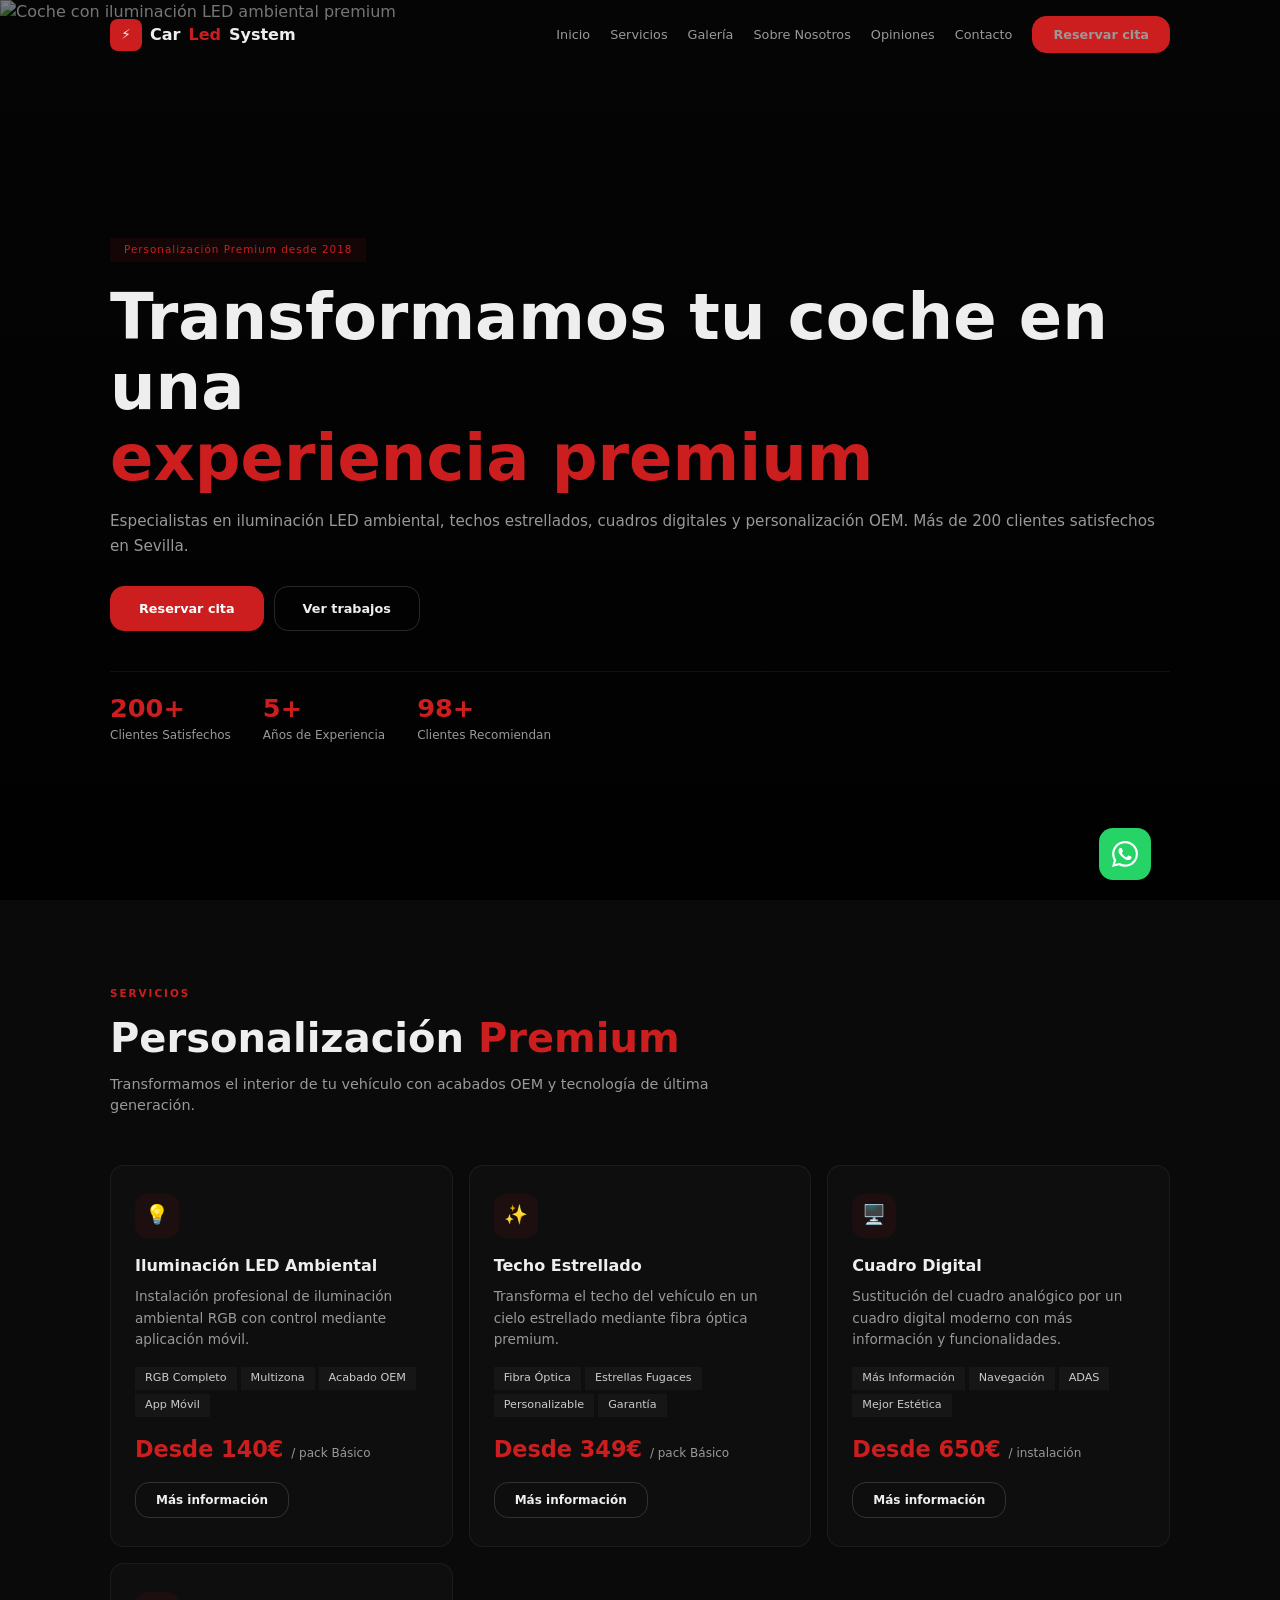
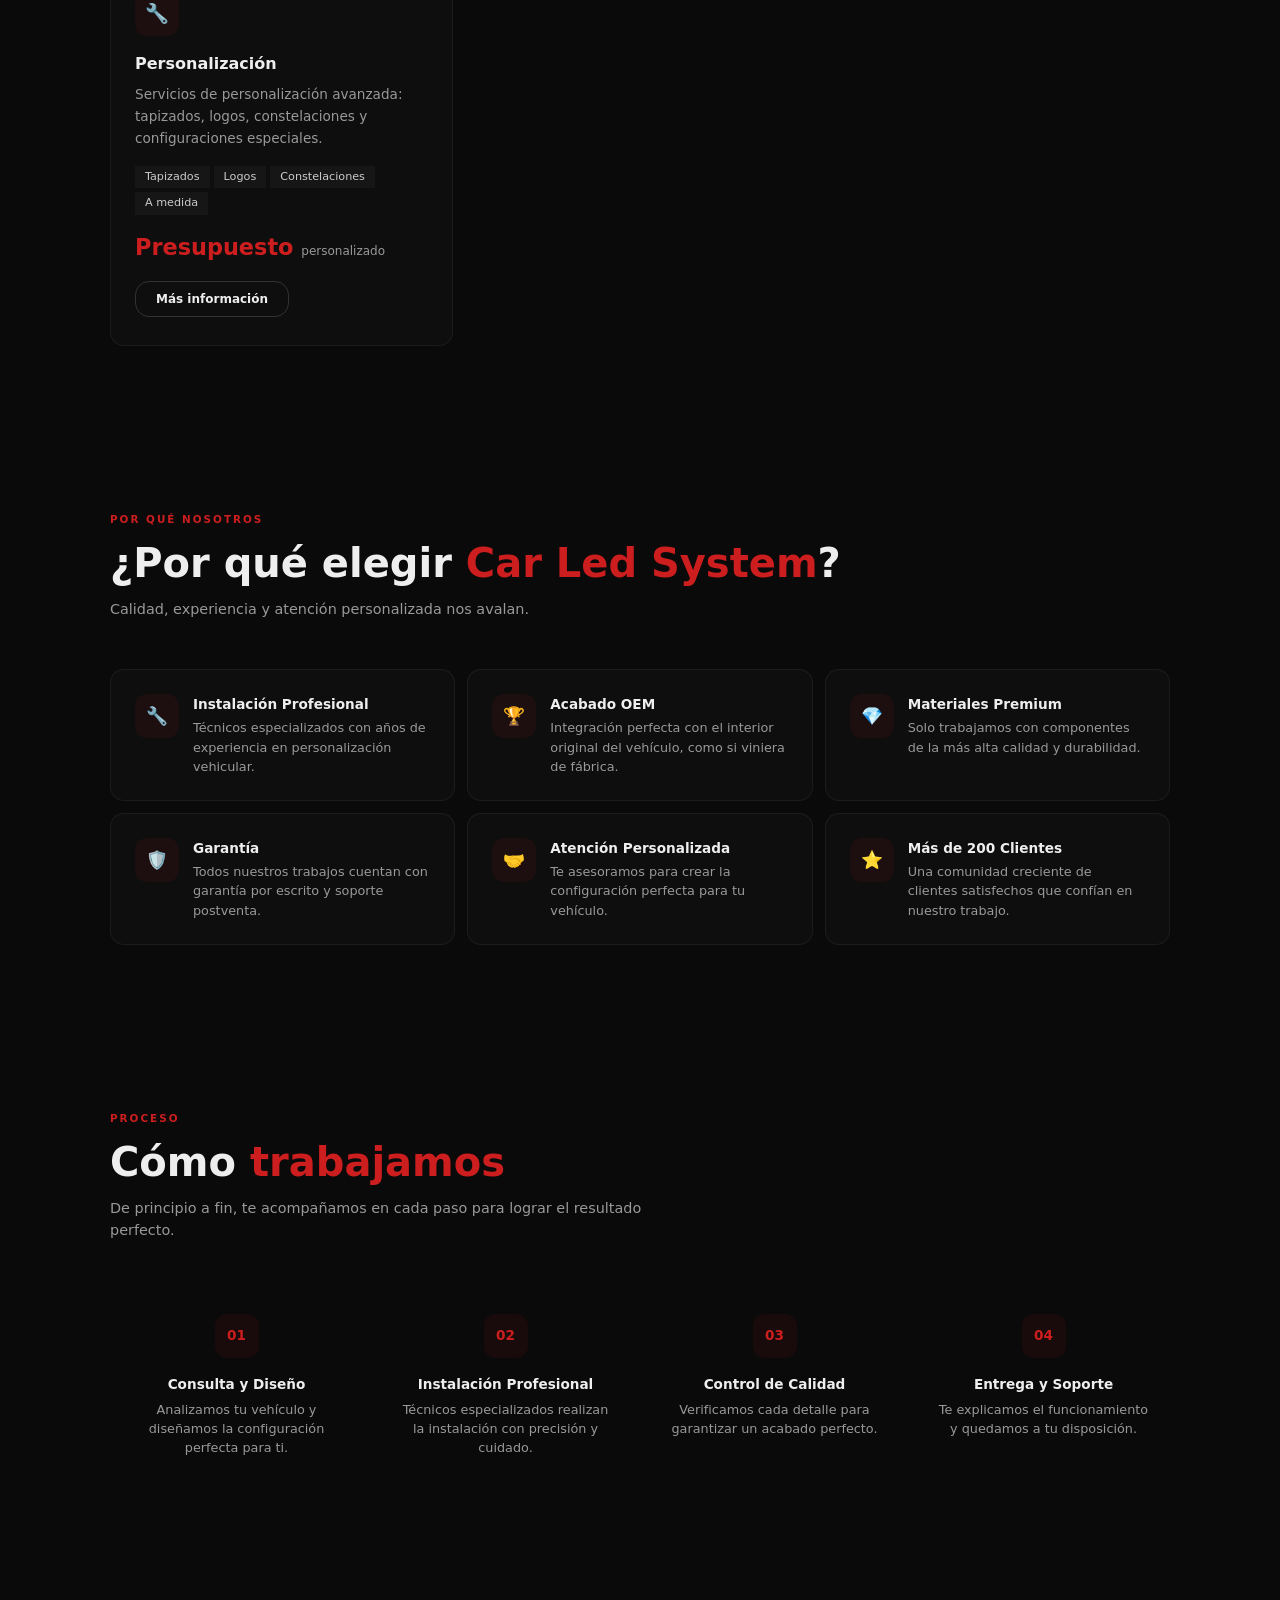
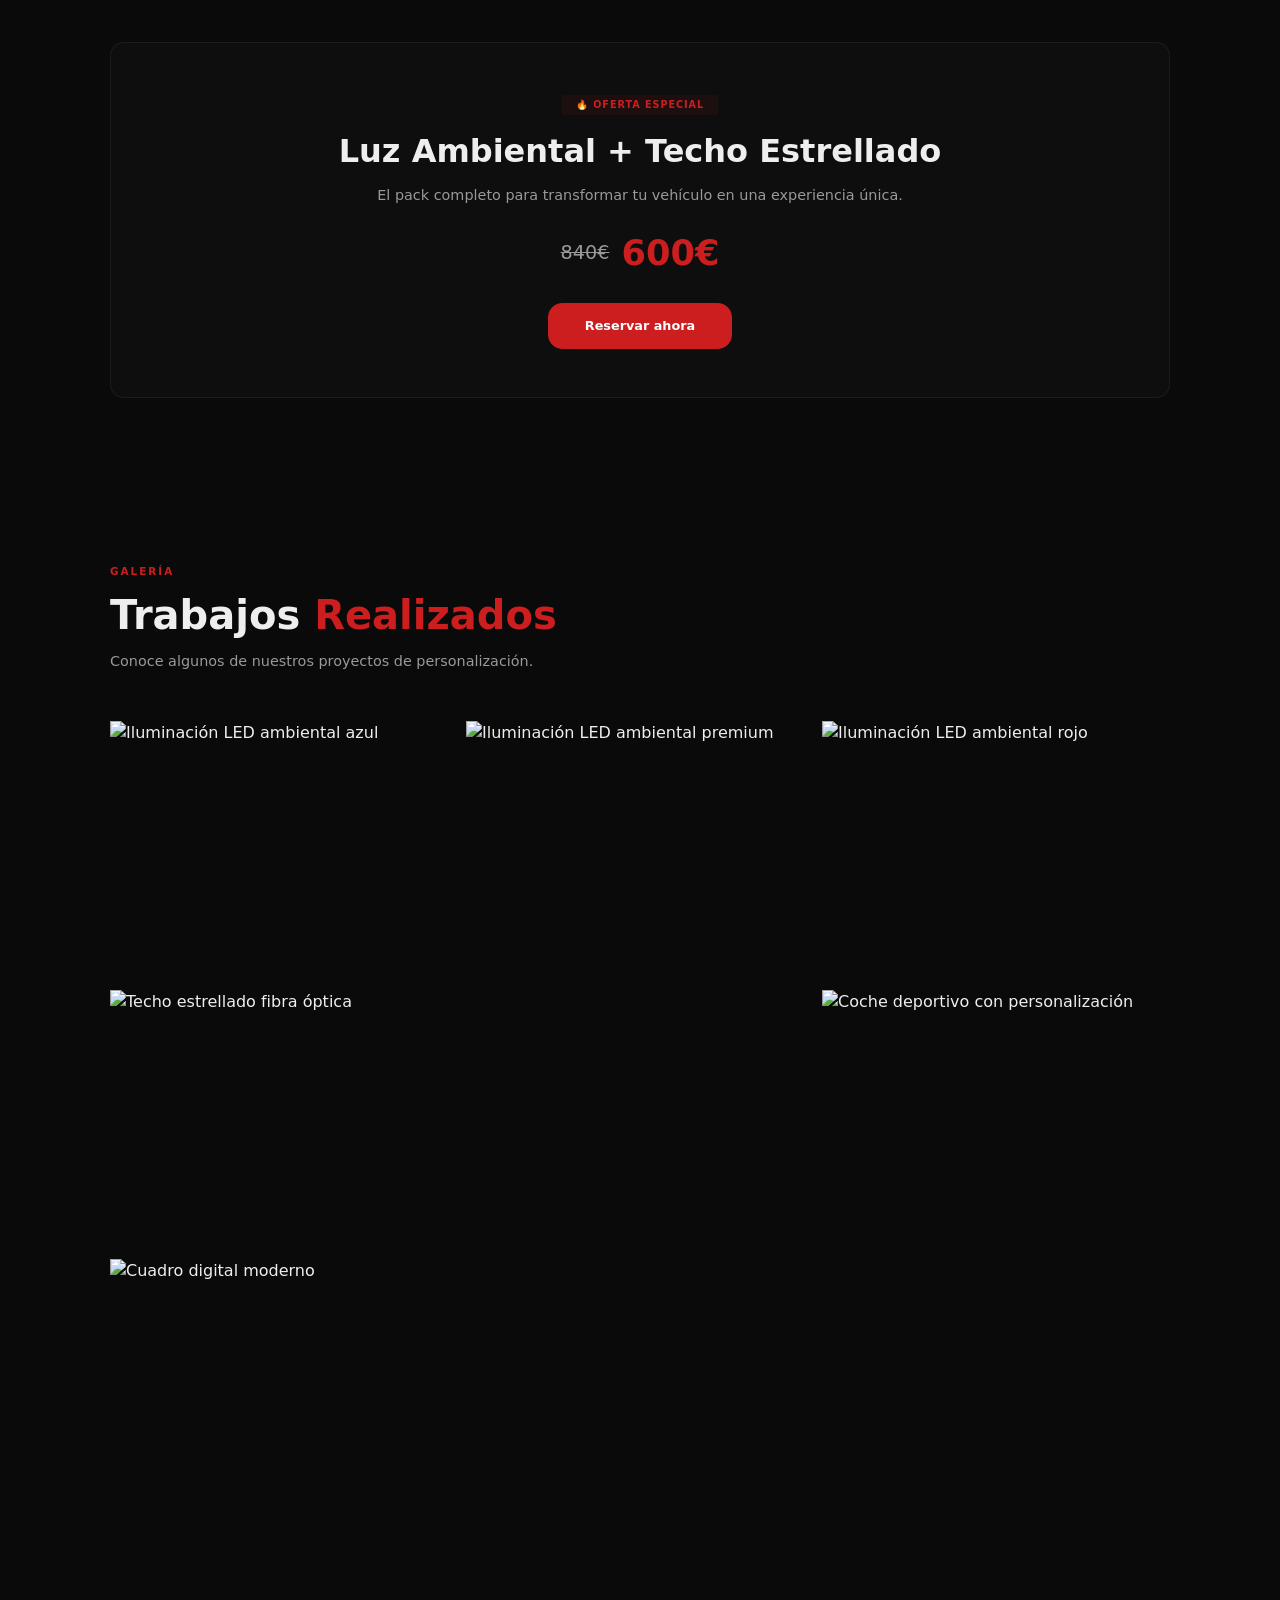
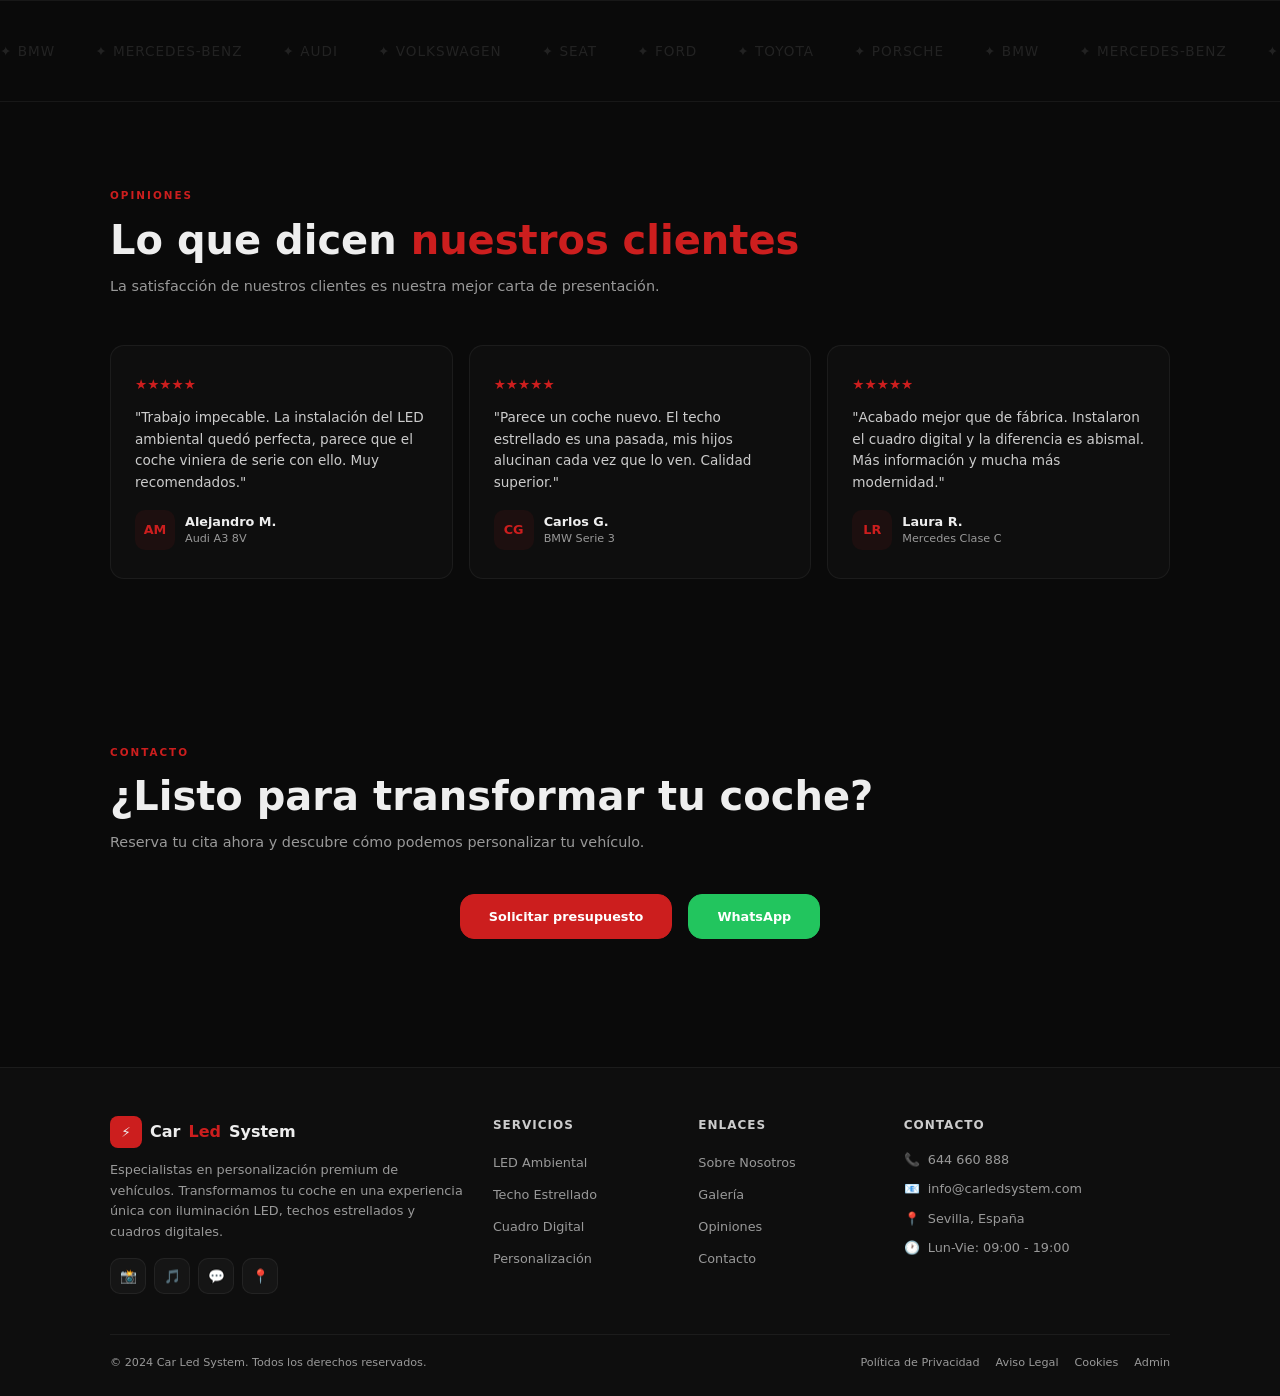
==== commit d25a7d3f: "fix: actualizar imágenes de productos con URLs válidas de Unsplash" ====
--- a/index.html
+++ b/index.html
@@ -293,45 +293,45 @@
       </div>
       <div class="gallery-grid">
         <div class="gallery-item fade-in" data-category="led" data-delay="0">
-          <img src="https://images.unsplash.com/photo-1583121274602-3e2820c69888?w=600&q=80" alt="Iluminación LED ambiental azul" loading="lazy">
+          <img src="https://images.unsplash.com/photo-1583267746897-2cf415887172?w=600&q=80" alt="Iluminación LED ambiental azul" loading="lazy">
           <div class="gallery-overlay">
             <div class="btn-icon">🔍</div>
-            <span>LED Ambiental Azul</span>
+            <span>LED Ambiental - Azul</span>
           </div>
         </div>
         <div class="gallery-item fade-in" data-category="led" data-delay="80">
-          <img src="https://images.unsplash.com/photo-1549399542-7e3f8b79c341?w=600&q=80" alt="Iluminación LED ambiental morado" loading="lazy">
+          <img src="https://images.unsplash.com/photo-1583121274602-3e2820c69888?w=600&q=80" alt="Iluminación LED ambiental premium" loading="lazy">
           <div class="gallery-overlay">
             <div class="btn-icon">🔍</div>
-            <span>LED Ambiental Morado</span>
-          </div>
-        </div>
-        <div class="gallery-item fade-in" data-category="techo" data-delay="160">
+            <span>LED Ambiental - Premium</span>
+          </div>
+        </div>
+        <div class="gallery-item fade-in" data-category="led" data-delay="160">
+          <img src="https://images.unsplash.com/photo-1542362567-b07e54358753?w=600&q=80" alt="Iluminación LED ambiental rojo" loading="lazy">
+          <div class="gallery-overlay">
+            <div class="btn-icon">🔍</div>
+            <span>LED Ambiental - Rojo</span>
+          </div>
+        </div>
+        <div class="gallery-item fade-in" data-category="techo" data-delay="240">
           <img src="https://images.unsplash.com/photo-1511919884226-fd3cad34687c?w=600&q=80" alt="Techo estrellado fibra óptica" loading="lazy">
           <div class="gallery-overlay">
             <div class="btn-icon">🔍</div>
             <span>Techo Estrellado</span>
           </div>
         </div>
-        <div class="gallery-item fade-in" data-category="cuadro" data-delay="240">
-          <img src="https://images.unsplash.com/photo-1617469767053-d3b523a0b982?w=600&q=80" alt="Cuadro digital moderno" loading="lazy">
+        <div class="gallery-item fade-in" data-category="techo" data-delay="320">
+          <img src="https://images.unsplash.com/photo-1550355291-bbee04a92027?w=600&q=80" alt="Coche deportivo con personalización" loading="lazy">
+          <div class="gallery-overlay">
+            <div class="btn-icon">🔍</div>
+            <span>Techo Estrellado - Ultra</span>
+          </div>
+        </div>
+        <div class="gallery-item fade-in" data-category="cuadro" data-delay="400">
+          <img src="https://images.unsplash.com/photo-1544636331-e26879cd4d9b?w=600&q=80" alt="Cuadro digital moderno" loading="lazy">
           <div class="gallery-overlay">
             <div class="btn-icon">🔍</div>
             <span>Cuadro Digital</span>
-          </div>
-        </div>
-        <div class="gallery-item fade-in" data-category="led" data-delay="320">
-          <img src="https://images.unsplash.com/photo-1552519507-da3b142c6e08?w=600&q=80" alt="Iluminación LED ambiental rojo" loading="lazy">
-          <div class="gallery-overlay">
-            <div class="btn-icon">🔍</div>
-            <span>LED Ambiental Rojo</span>
-          </div>
-        </div>
-        <div class="gallery-item fade-in" data-category="techo" data-delay="400">
-          <img src="https://images.unsplash.com/photo-1503376780353-7e6692767b70?w=600&q=80" alt="Coche deportivo con personalización" loading="lazy">
-          <div class="gallery-overlay">
-            <div class="btn-icon">🔍</div>
-            <span>Personalización Completa</span>
           </div>
         </div>
       </div>
--- a/css/style.css
+++ b/css/style.css
@@ -1452,6 +1452,98 @@
 }
 
 /* ===== STORE ===== */
+.store-section {
+  padding-top: 0;
+}
+
+.store-toolbar {
+  display: flex;
+  align-items: center;
+  justify-content: space-between;
+  gap: 16px;
+  margin-bottom: 20px;
+  flex-wrap: wrap;
+}
+
+.store-search-wrap {
+  position: relative;
+  flex: 1;
+  min-width: 200px;
+  max-width: 400px;
+}
+
+.store-search-icon {
+  position: absolute;
+  left: 14px;
+  top: 50%;
+  transform: translateY(-50%);
+  width: 18px;
+  height: 18px;
+  color: var(--text);
+  pointer-events: none;
+}
+
+.store-search {
+  width: 100%;
+  padding: 12px 16px 12px 42px;
+  background: var(--bg-card);
+  border: 1px solid var(--border);
+  color: var(--white);
+  font-family: var(--font);
+  font-size: 0.85rem;
+  border-radius: var(--radius);
+  outline: none;
+  transition: var(--transition);
+}
+
+.store-search::placeholder {
+  color: var(--text);
+}
+
+.store-search:focus {
+  border-color: var(--red);
+}
+
+.store-toolbar-right {
+  display: flex;
+  align-items: center;
+  gap: 16px;
+}
+
+.store-count {
+  font-size: 0.8rem;
+  color: var(--text);
+  white-space: nowrap;
+}
+
+.store-sort {
+  padding: 10px 14px;
+  background: var(--bg-card);
+  border: 1px solid var(--border);
+  color: var(--white);
+  font-family: var(--font);
+  font-size: 0.8rem;
+  border-radius: var(--radius);
+  cursor: pointer;
+  outline: none;
+  transition: var(--transition);
+  appearance: none;
+  -webkit-appearance: none;
+  background-image: url("data:image/svg+xml,%3Csvg xmlns='http://www.w3.org/2000/svg' width='12' height='12' viewBox='0 0 24 24' fill='none' stroke='%23999' stroke-width='2'%3E%3Cpolyline points='6 9 12 15 18 9'/%3E%3C/svg%3E");
+  background-repeat: no-repeat;
+  background-position: right 10px center;
+  padding-right: 30px;
+}
+
+.store-sort:focus {
+  border-color: var(--red);
+}
+
+.store-sort option {
+  background: var(--bg);
+  color: var(--white);
+}
+
 .store-filters {
   display: flex;
   gap: 6px;
@@ -1480,8 +1572,8 @@
 
 .store-grid {
   display: grid;
-  grid-template-columns: repeat(auto-fill, minmax(280px, 1fr));
-  gap: 16px;
+  grid-template-columns: repeat(auto-fill, minmax(290px, 1fr));
+  gap: 20px;
 }
 
 .store-card {
@@ -1489,18 +1581,88 @@
   border: 1px solid var(--border);
   overflow: hidden;
   position: relative;
+  cursor: pointer;
+  transition: transform 0.25s, border-color 0.25s, box-shadow 0.25s;
+}
+
+.store-card:hover {
+  transform: translateY(-4px);
+  border-color: rgba(204, 30, 30, 0.3);
+  box-shadow: 0 12px 40px rgba(204, 30, 30, 0.08);
+}
+
+.store-card-badges {
+  position: absolute;
+  top: 10px;
+  left: 10px;
+  right: 10px;
+  display: flex;
+  justify-content: space-between;
+  z-index: 2;
+  pointer-events: none;
+}
+
+.store-badge-discount {
+  background: var(--red);
+  color: white;
+  font-size: 0.7rem;
+  font-weight: 700;
+  padding: 4px 12px;
+  border-radius: 6px;
+}
+
+.store-badge-feat {
+  background: rgba(0, 0, 0, 0.7);
+  backdrop-filter: blur(8px);
+  border: 1px solid rgba(204, 30, 30, 0.5);
+  color: #ff6b6b;
+  font-size: 0.65rem;
+  font-weight: 600;
+  padding: 4px 10px;
+  border-radius: 6px;
 }
 
 .store-card-img {
   width: 100%;
   aspect-ratio: 16/9;
   overflow: hidden;
+  position: relative;
 }
 
 .store-card-img img {
   width: 100%;
   height: 100%;
   object-fit: cover;
+  transition: transform 0.4s;
+}
+
+.store-card:hover .store-card-img img {
+  transform: scale(1.06);
+}
+
+.store-card-overlay {
+  position: absolute;
+  inset: 0;
+  background: rgba(0, 0, 0, 0.5);
+  display: flex;
+  align-items: center;
+  justify-content: center;
+  opacity: 0;
+  transition: opacity 0.3s;
+}
+
+.store-card:hover .store-card-overlay {
+  opacity: 1;
+}
+
+.store-card-quick {
+  background: var(--red);
+  color: white;
+  padding: 8px 20px;
+  font-size: 0.8rem;
+  font-weight: 600;
+  border-radius: var(--radius);
+  pointer-events: none;
 }
 
 .store-card-body {
@@ -1508,39 +1670,43 @@
 }
 
 .store-card-cat {
-  font-size: 0.65rem;
+  display: inline-block;
+  font-size: 0.6rem;
   text-transform: uppercase;
-  letter-spacing: 1px;
+  letter-spacing: 1.5px;
   color: var(--red);
-  margin-bottom: 6px;
-}
-
-.store-card-body h3 {
-  font-size: 1rem;
+  margin-bottom: 8px;
+  font-weight: 600;
+}
+
+.store-card-name {
+  font-size: 1.05rem;
   font-weight: 600;
   margin-bottom: 6px;
-}
-
-.store-card-body > p {
+  line-height: 1.3;
+}
+
+.store-card-desc {
   font-size: 0.8rem;
   color: var(--text);
   line-height: 1.5;
-  margin-bottom: 12px;
+  margin-bottom: 14px;
 }
 
 .store-card-features {
   display: flex;
   flex-wrap: wrap;
-  gap: 4px;
+  gap: 5px;
   margin-bottom: 16px;
-  list-style: none;
-}
-
-.store-card-features li {
-  font-size: 0.7rem;
-  background: rgba(255,255,255,0.03);
+}
+
+.store-feature-tag {
+  font-size: 0.65rem;
+  background: rgba(255, 255, 255, 0.04);
+  border: 1px solid var(--border);
   padding: 3px 10px;
   color: var(--text-light);
+  border-radius: 20px;
 }
 
 .store-card-footer {
@@ -1548,9 +1714,11 @@
   align-items: center;
   justify-content: space-between;
   gap: 12px;
-}
-
-.store-card-price {
+  padding-top: 14px;
+  border-top: 1px solid var(--border);
+}
+
+.store-card-prices {
   display: flex;
   align-items: center;
   gap: 8px;
@@ -1563,29 +1731,192 @@
 }
 
 .store-old-price {
-  font-size: 0.9rem;
+  font-size: 0.85rem;
   color: var(--text);
   text-decoration: line-through;
 }
 
-.store-badge {
+.store-empty {
+  grid-column: 1 / -1;
+  text-align: center;
+  padding: 60px 20px;
+}
+
+.store-empty-icon {
+  font-size: 3rem;
+  margin-bottom: 16px;
+}
+
+.store-empty h3 {
+  font-size: 1.1rem;
+  color: var(--white);
+  margin-bottom: 8px;
+}
+
+.store-empty p {
+  font-size: 0.85rem;
+  color: var(--text);
+  margin-bottom: 20px;
+}
+
+/* ===== PRODUCT MODAL ===== */
+.product-modal {
+  position: fixed;
+  inset: 0;
+  background: rgba(0, 0, 0, 0.85);
+  backdrop-filter: blur(8px);
+  z-index: 9999;
+  display: flex;
+  align-items: center;
+  justify-content: center;
+  opacity: 0;
+  pointer-events: none;
+  transition: opacity 0.3s;
+  padding: 20px;
+}
+
+.product-modal.open {
+  opacity: 1;
+  pointer-events: all;
+}
+
+.product-modal-card {
+  background: var(--bg-card);
+  border: 1px solid var(--border);
+  border-radius: var(--radius);
+  max-width: 820px;
+  width: 100%;
+  max-height: 90vh;
+  overflow-y: auto;
+  display: grid;
+  grid-template-columns: 1fr 1fr;
+  position: relative;
+  transform: translateY(20px) scale(0.97);
+  transition: transform 0.35s;
+}
+
+.product-modal.open .product-modal-card {
+  transform: translateY(0) scale(1);
+}
+
+.product-modal-close {
   position: absolute;
-  top: 10px;
-  left: 10px;
+  top: 14px;
+  right: 14px;
+  width: 36px;
+  height: 36px;
+  background: rgba(0, 0, 0, 0.6);
+  border: 1px solid var(--border);
+  color: var(--white);
+  font-size: 1.1rem;
+  cursor: pointer;
+  border-radius: 50%;
+  display: flex;
+  align-items: center;
+  justify-content: center;
+  transition: var(--transition);
+  z-index: 2;
+}
+
+.product-modal-close:hover {
+  background: var(--red);
+  border-color: var(--red);
+}
+
+.product-modal-img {
+  overflow: hidden;
+}
+
+.product-modal-img img {
+  width: 100%;
+  height: 100%;
+  object-fit: cover;
+  min-height: 300px;
+}
+
+.product-modal-info {
+  padding: 32px;
+  display: flex;
+  flex-direction: column;
+  gap: 12px;
+}
+
+.product-modal-cat {
+  font-size: 0.65rem;
+  text-transform: uppercase;
+  letter-spacing: 1.5px;
+  color: var(--red);
+  font-weight: 600;
+}
+
+.product-modal-name {
+  font-size: 1.4rem;
+  font-weight: 700;
+  line-height: 1.3;
+}
+
+.product-modal-desc {
+  font-size: 0.85rem;
+  color: var(--text-light);
+  line-height: 1.6;
+}
+
+.product-modal-features {
+  list-style: none;
+  padding: 0;
+  margin: 4px 0;
+}
+
+.product-modal-features li {
+  font-size: 0.8rem;
+  color: var(--text-light);
+  padding: 4px 0;
+}
+
+.product-modal-prices {
+  display: flex;
+  align-items: center;
+  gap: 12px;
+  margin: 8px 0;
+}
+
+.pm-price {
+  font-size: 1.6rem;
+  font-weight: 800;
+  color: var(--red);
+}
+
+.pm-old-price {
+  font-size: 1rem;
+  color: var(--text);
+  text-decoration: line-through;
+}
+
+.pm-discount {
   background: var(--red);
   color: white;
-  font-size: 0.65rem;
+  font-size: 0.7rem;
+  font-weight: 700;
+  padding: 3px 10px;
+  border-radius: 20px;
+}
+
+.product-modal-actions {
+  display: flex;
+  gap: 10px;
+  margin-top: auto;
+  padding-top: 12px;
+}
+
+.product-modal-actions .btn {
+  flex: 1;
+  text-align: center;
+  text-decoration: none;
   font-weight: 600;
-  padding: 3px 10px;
-  z-index: 2;
-}
-
-.store-badge-feat {
-  left: auto;
-  right: 10px;
-  background: rgba(0,0,0,0.6);
-  border: 1px solid var(--red);
-  color: var(--red);
+  font-size: 0.85rem;
+  padding: 12px;
+  border-radius: var(--radius);
+  transition: var(--transition);
 }
 
 /* ===== RESPONSIVE ===== */
@@ -1609,6 +1940,24 @@
 
   .process-step:not(:last-child)::after {
     display: none;
+  }
+
+  .store-grid {
+    grid-template-columns: repeat(auto-fill, minmax(250px, 1fr));
+  }
+
+  .product-modal-card {
+    grid-template-columns: 1fr;
+    max-height: 95vh;
+  }
+
+  .product-modal-img img {
+    min-height: 200px;
+    max-height: 250px;
+  }
+
+  .product-modal-info {
+    padding: 24px;
   }
 }
 
@@ -1711,6 +2060,49 @@
   .process-step {
     padding: 20px;
   }
+
+  .store-toolbar {
+    flex-direction: column;
+    align-items: stretch;
+  }
+
+  .store-search-wrap {
+    max-width: 100%;
+  }
+
+  .store-toolbar-right {
+    justify-content: space-between;
+  }
+
+  .store-grid {
+    grid-template-columns: repeat(auto-fill, minmax(260px, 1fr));
+    gap: 16px;
+  }
+
+  .product-modal-card {
+    grid-template-columns: 1fr;
+  }
+
+  .product-modal-img img {
+    min-height: 180px;
+    max-height: 200px;
+  }
+
+  .product-modal-info {
+    padding: 20px;
+  }
+
+  .product-modal-name {
+    font-size: 1.2rem;
+  }
+
+  .product-modal-actions {
+    flex-direction: column;
+  }
+
+  .product-modal-actions .btn {
+    padding: 14px;
+  }
 }
 
 @media (max-width: 480px) {
@@ -1729,4 +2121,28 @@
   .contact-form {
     padding: 20px;
   }
-}
+
+  .store-grid {
+    grid-template-columns: 1fr;
+  }
+
+  .store-filters {
+    overflow-x: auto;
+    flex-wrap: nowrap;
+    padding-bottom: 8px;
+    -webkit-overflow-scrolling: touch;
+  }
+
+  .store-filter {
+    white-space: nowrap;
+    flex-shrink: 0;
+  }
+
+  .product-modal {
+    padding: 10px;
+  }
+
+  .product-modal-card {
+    border-radius: 10px;
+  }
+}
